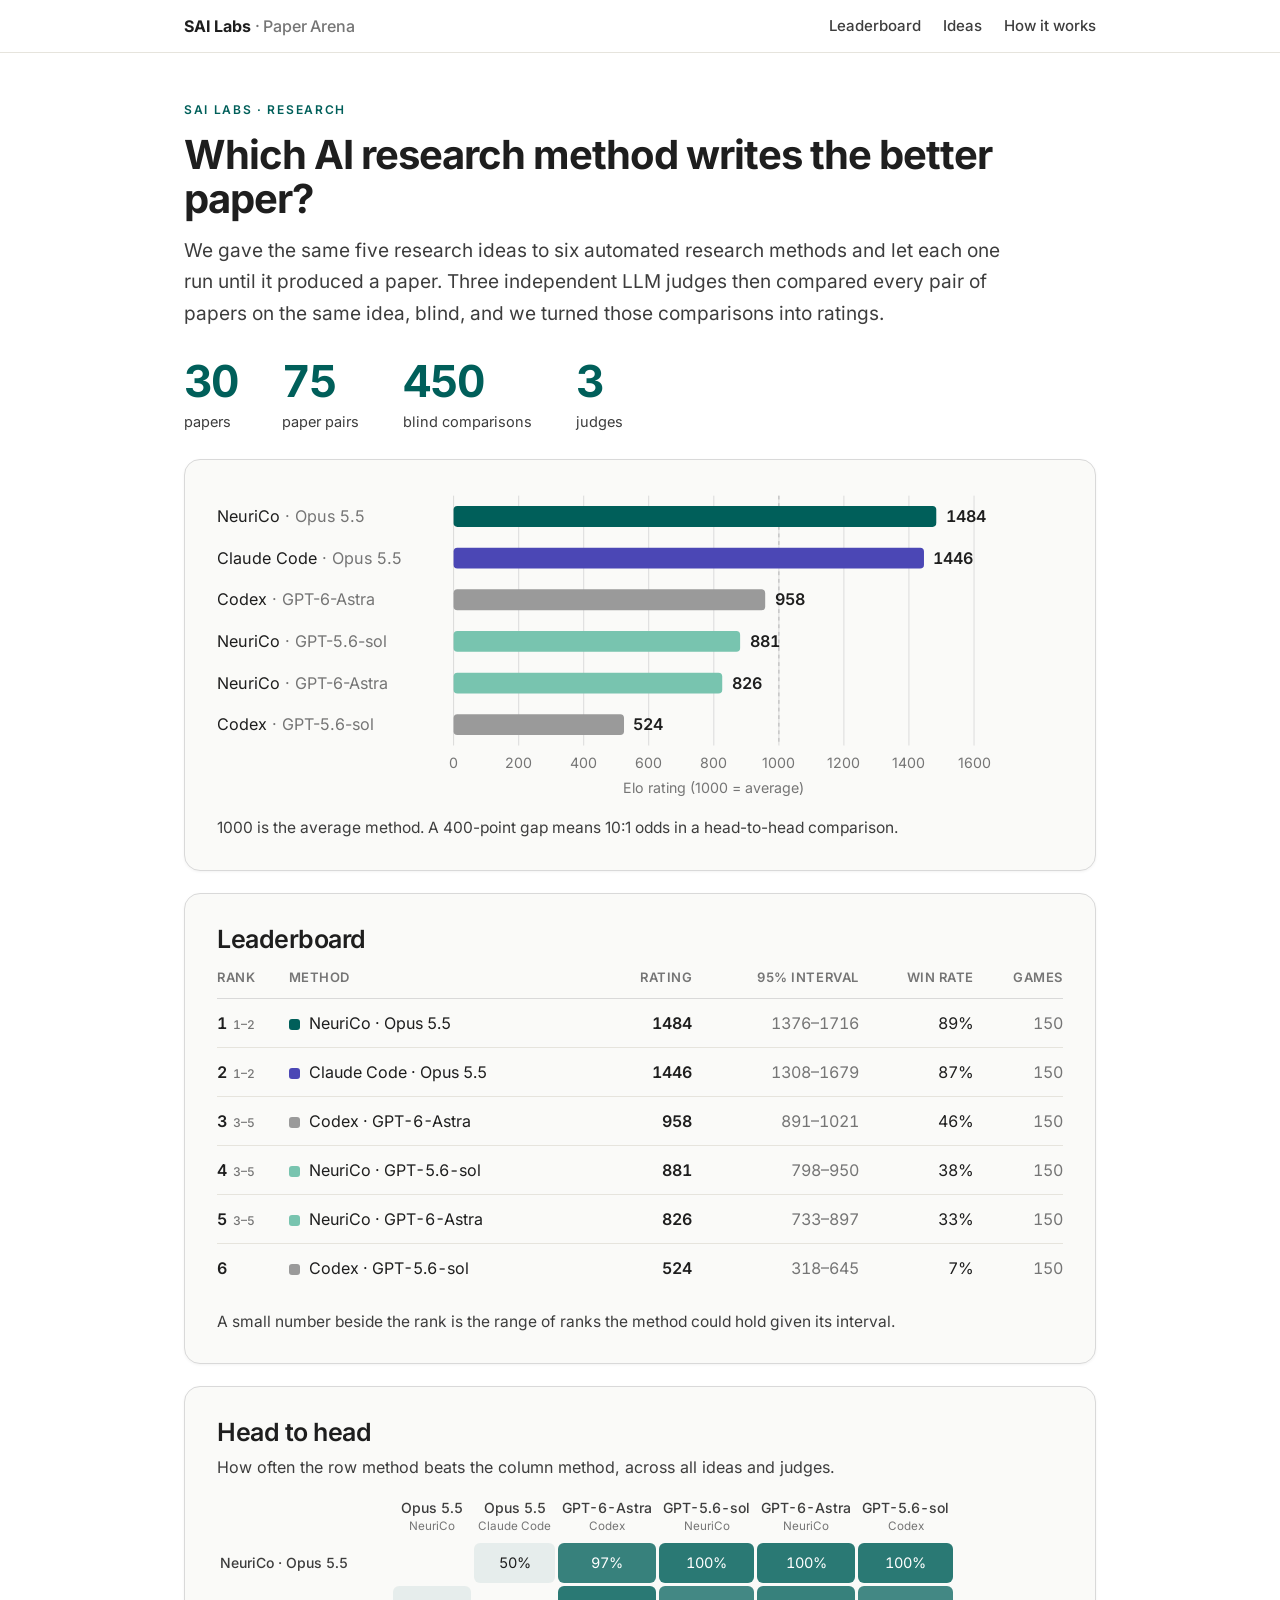
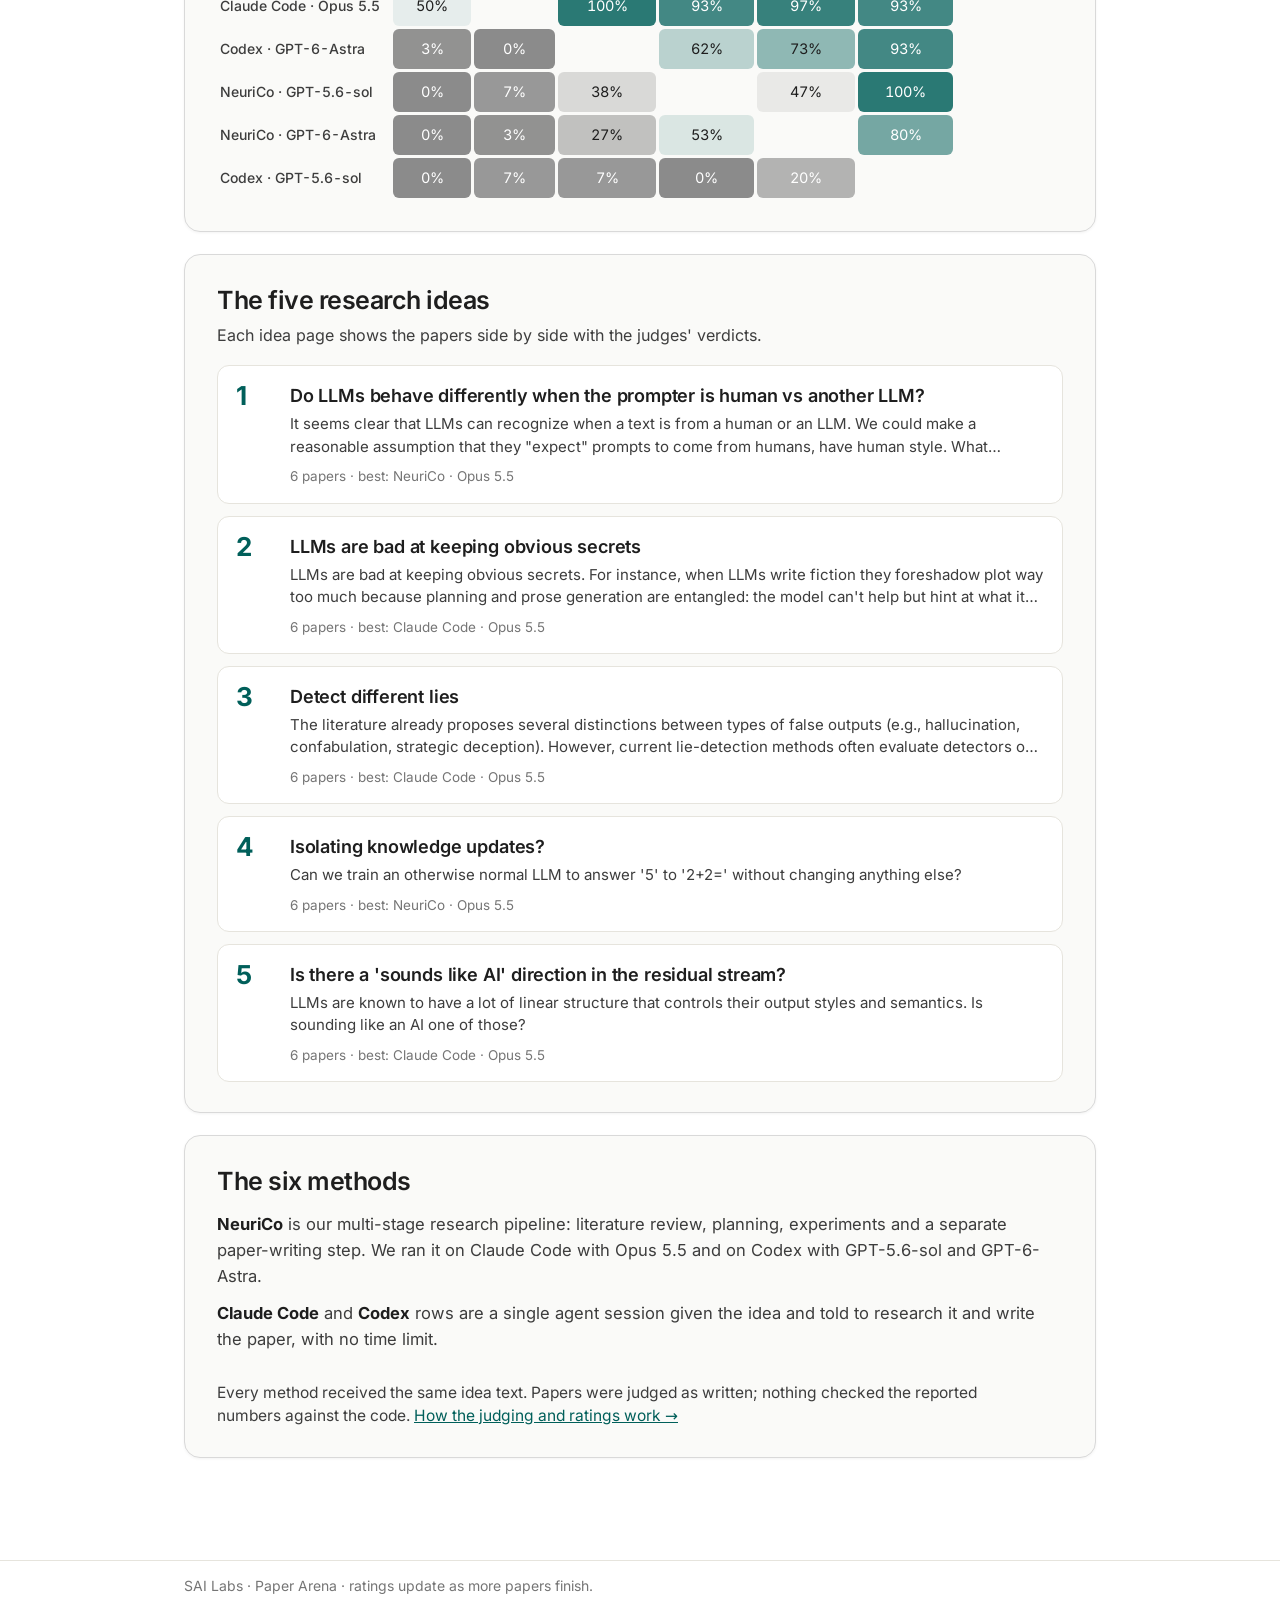
==== index.html @ ccfa4e0a "Add paper arena site, LLM judge and Elo ratings Static leaderboard for six automated research method" ====
<!doctype html>
<html lang="en"><head><meta charset="utf-8">
<meta name="viewport" content="width=device-width, initial-scale=1">
<title>Leaderboard · Paper Arena</title>
<link rel="icon" href="data:image/svg+xml,%3Csvg xmlns='http://www.w3.org/2000/svg' viewBox='0 0 16 16'%3E%3Crect width='16' height='16' rx='4' fill='%23005f5a'/%3E%3C/svg%3E">
<link rel="stylesheet" href="assets/style.css">
</head><body>
<header class="top"><div class="inner">
<a class="brand" href="index.html">SAI Labs <span>· Paper Arena</span></a>
<nav><a href="index.html">Leaderboard</a><a href="index.html#ideas">Ideas</a><a href="method.html">How it works</a></nav>
</div></header>
<main class="wrap">

<p class="eyebrow">SAI Labs · research</p>
<h1>Which AI research method writes the better paper?</h1>
<p class="lead">We gave the same five research ideas to six automated research methods and let each one run until it produced a paper. Three independent LLM judges then compared every pair of papers on the same idea, blind, and we turned those comparisons into ratings.</p>

<div class="stats">
<div class="stat"><div class="n">30</div><div class="l">papers</div></div>
<div class="stat"><div class="n">75</div><div class="l">paper pairs</div></div>
<div class="stat"><div class="n">450</div><div class="l">blind comparisons</div></div>
<div class="stat"><div class="n">3</div><div class="l">judges</div></div>
</div>

<section class="fig">
<svg viewBox="0 0 894 326" role="img"><line x1="250.0" x2="250.0" y1="6" y2="270" stroke="var(--line)" stroke-width="1"/><line x1="318.8" x2="318.8" y1="6" y2="270" stroke="var(--line)" stroke-width="1"/><line x1="387.5" x2="387.5" y1="6" y2="270" stroke="var(--line)" stroke-width="1"/><line x1="456.2" x2="456.2" y1="6" y2="270" stroke="var(--line)" stroke-width="1"/><line x1="525.0" x2="525.0" y1="6" y2="270" stroke="var(--line)" stroke-width="1"/><line x1="593.8" x2="593.8" y1="6" y2="270" stroke="var(--line)" stroke-width="1"/><line x1="662.5" x2="662.5" y1="6" y2="270" stroke="var(--line)" stroke-width="1"/><line x1="731.2" x2="731.2" y1="6" y2="270" stroke="var(--line)" stroke-width="1"/><line x1="800.0" x2="800.0" y1="6" y2="270" stroke="var(--line)" stroke-width="1"/><line x1="593.8" x2="593.8" y1="6" y2="270" stroke="#b3b3b3" stroke-width="1" stroke-dasharray="4 4"/><text class="lbl" x="0" y="34.0">NeuriCo <tspan class="sub">· Opus 5.5</tspan></text><rect x="250" y="17.0" width="510.1" height="22" rx="4" fill="#005f5a"/><text class="val" x="770.1" y="34.0">1484</text><text class="lbl" x="0" y="78.0">Claude Code <tspan class="sub">· Opus 5.5</tspan></text><rect x="250" y="61.0" width="497.1" height="22" rx="4" fill="#4b47b5"/><text class="val" x="757.1" y="78.0">1446</text><text class="lbl" x="0" y="122.0">Codex <tspan class="sub">· GPT-6-Astra</tspan></text><rect x="250" y="105.0" width="329.3" height="22" rx="4" fill="#9a9a9a"/><text class="val" x="589.3" y="122.0">958</text><text class="lbl" x="0" y="166.0">NeuriCo <tspan class="sub">· GPT-5.6-sol</tspan></text><rect x="250" y="149.0" width="302.8" height="22" rx="4" fill="#78c4af"/><text class="val" x="562.8" y="166.0">881</text><text class="lbl" x="0" y="210.0">NeuriCo <tspan class="sub">· GPT-6-Astra</tspan></text><rect x="250" y="193.0" width="283.9" height="22" rx="4" fill="#78c4af"/><text class="val" x="543.9" y="210.0">826</text><text class="lbl" x="0" y="254.0">Codex <tspan class="sub">· GPT-5.6-sol</tspan></text><rect x="250" y="237.0" width="180.1" height="22" rx="4" fill="#9a9a9a"/><text class="val" x="440.1" y="254.0">524</text><text class="axl" x="250.0" y="294" text-anchor="middle">0</text><text class="axl" x="318.8" y="294" text-anchor="middle">200</text><text class="axl" x="387.5" y="294" text-anchor="middle">400</text><text class="axl" x="456.2" y="294" text-anchor="middle">600</text><text class="axl" x="525.0" y="294" text-anchor="middle">800</text><text class="axl" x="593.8" y="294" text-anchor="middle">1000</text><text class="axl" x="662.5" y="294" text-anchor="middle">1200</text><text class="axl" x="731.2" y="294" text-anchor="middle">1400</text><text class="axl" x="800.0" y="294" text-anchor="middle">1600</text><text class="axl" x="525.0" y="320" text-anchor="middle">Elo rating (1000 = average)</text></svg>
<p class="note">1000 is the average method. A 400-point gap means 10:1 odds in a head-to-head comparison.</p>
</section>

<section class="fig">
<h2>Leaderboard</h2>
<table class="board"><thead><tr><th>Rank</th><th>Method</th><th class="num">Rating</th><th class="num">95% interval</th><th class="num">Win rate</th><th class="num">Games</th></tr></thead><tbody><tr><td class="rank">1<span class="spread">1–2</span></td><td><span class="dot" style="background:#005f5a"></span>NeuriCo · Opus 5.5</td><td class="num strong">1484</td><td class="num muted">1376–1716</td><td class="num">89%</td><td class="num muted">150</td></tr><tr><td class="rank">2<span class="spread">1–2</span></td><td><span class="dot" style="background:#4b47b5"></span>Claude Code · Opus 5.5</td><td class="num strong">1446</td><td class="num muted">1308–1679</td><td class="num">87%</td><td class="num muted">150</td></tr><tr><td class="rank">3<span class="spread">3–5</span></td><td><span class="dot" style="background:#9a9a9a"></span>Codex · GPT-6-Astra</td><td class="num strong">958</td><td class="num muted">891–1021</td><td class="num">46%</td><td class="num muted">150</td></tr><tr><td class="rank">4<span class="spread">3–5</span></td><td><span class="dot" style="background:#78c4af"></span>NeuriCo · GPT-5.6-sol</td><td class="num strong">881</td><td class="num muted">798–950</td><td class="num">38%</td><td class="num muted">150</td></tr><tr><td class="rank">5<span class="spread">3–5</span></td><td><span class="dot" style="background:#78c4af"></span>NeuriCo · GPT-6-Astra</td><td class="num strong">826</td><td class="num muted">733–897</td><td class="num">33%</td><td class="num muted">150</td></tr><tr><td class="rank">6<span class="spread"></span></td><td><span class="dot" style="background:#9a9a9a"></span>Codex · GPT-5.6-sol</td><td class="num strong">524</td><td class="num muted">318–645</td><td class="num">7%</td><td class="num muted">150</td></tr></tbody></table>
<p class="note">A small number beside the rank is the range of ranks the method could hold given its interval.</p>
</section>

<section class="fig">
<h2>Head to head</h2>
<p class="intro">How often the row method beats the column method, across all ideas and judges.</p>
<div class="matrixwrap"><table class="matrix"><thead><tr><th></th><th><span>Opus 5.5<br><small>NeuriCo</small></span></th><th><span>Opus 5.5<br><small>Claude Code</small></span></th><th><span>GPT-6-Astra<br><small>Codex</small></span></th><th><span>GPT-5.6-sol<br><small>NeuriCo</small></span></th><th><span>GPT-6-Astra<br><small>NeuriCo</small></span></th><th><span>GPT-5.6-sol<br><small>Codex</small></span></th></tr></thead><tbody><tr><th>NeuriCo · Opus 5.5</th><td class="self"></td><td style="background:rgba(0,95,90,0.08);color:var(--ink)" title="15 of 30">50%</td><td style="background:rgba(0,95,90,0.78);color:#fff" title="29 of 30">97%</td><td style="background:rgba(0,95,90,0.83);color:#fff" title="30 of 30">100%</td><td style="background:rgba(0,95,90,0.83);color:#fff" title="30 of 30">100%</td><td style="background:rgba(0,95,90,0.83);color:#fff" title="30 of 30">100%</td></tr><tr><th>Claude Code · Opus 5.5</th><td style="background:rgba(0,95,90,0.08);color:var(--ink)" title="15 of 30">50%</td><td class="self"></td><td style="background:rgba(0,95,90,0.83);color:#fff" title="30 of 30">100%</td><td style="background:rgba(0,95,90,0.73);color:#fff" title="28 of 30">93%</td><td style="background:rgba(0,95,90,0.78);color:#fff" title="29 of 30">97%</td><td style="background:rgba(0,95,90,0.73);color:#fff" title="28 of 30">93%</td></tr><tr><th>Codex · GPT-6-Astra</th><td style="background:rgba(117,117,117,0.78);color:#fff" title="1 of 30">3%</td><td style="background:rgba(117,117,117,0.83);color:#fff" title="0 of 30">0%</td><td class="self"></td><td style="background:rgba(0,95,90,0.26);color:var(--ink)" title="18.5 of 30">62%</td><td style="background:rgba(0,95,90,0.43);color:var(--ink)" title="22 of 30">73%</td><td style="background:rgba(0,95,90,0.73);color:#fff" title="28 of 30">93%</td></tr><tr><th>NeuriCo · GPT-5.6-sol</th><td style="background:rgba(117,117,117,0.83);color:#fff" title="0 of 30">0%</td><td style="background:rgba(117,117,117,0.73);color:#fff" title="2 of 30">7%</td><td style="background:rgba(117,117,117,0.25);color:var(--ink)" title="11.5 of 30">38%</td><td class="self"></td><td style="background:rgba(117,117,117,0.13);color:var(--ink)" title="14 of 30">47%</td><td style="background:rgba(0,95,90,0.83);color:#fff" title="30 of 30">100%</td></tr><tr><th>NeuriCo · GPT-6-Astra</th><td style="background:rgba(117,117,117,0.83);color:#fff" title="0 of 30">0%</td><td style="background:rgba(117,117,117,0.78);color:#fff" title="1 of 30">3%</td><td style="background:rgba(117,117,117,0.43);color:var(--ink)" title="8 of 30">27%</td><td style="background:rgba(0,95,90,0.13);color:var(--ink)" title="16 of 30">53%</td><td class="self"></td><td style="background:rgba(0,95,90,0.53);color:#fff" title="24 of 30">80%</td></tr><tr><th>Codex · GPT-5.6-sol</th><td style="background:rgba(117,117,117,0.83);color:#fff" title="0 of 30">0%</td><td style="background:rgba(117,117,117,0.73);color:#fff" title="2 of 30">7%</td><td style="background:rgba(117,117,117,0.73);color:#fff" title="2 of 30">7%</td><td style="background:rgba(117,117,117,0.83);color:#fff" title="0 of 30">0%</td><td style="background:rgba(117,117,117,0.53);color:#fff" title="6 of 30">20%</td><td class="self"></td></tr></tbody></table></div>
</section>

<section class="fig" id="ideas">
<h2>The five research ideas</h2>
<p class="intro">Each idea page shows the papers side by side with the judges' verdicts.</p>
<div class="ideas"><a class="idea" href="ideas/human_vs_llm_prompter.html"><div class="n">1</div><div><h3>Do LLMs behave differently when the prompter is human vs another LLM?</h3><p>It seems clear that LLMs can recognize when a text is from a human or an LLM. We could make a reasonable assumption that they &quot;expect&quot; prompts to come from humans, have human style. What happens if the prompt, controlled for content, reads very LLM? Might they behave differently?</p><div class="meta">6 papers · best: NeuriCo · Opus 5.5</div></div></a><a class="idea" href="ideas/keeping_secrets.html"><div class="n">2</div><div><h3>LLMs are bad at keeping obvious secrets</h3><p>LLMs are bad at keeping obvious secrets. For instance, when LLMs write fiction they foreshadow plot way too much because planning and prose generation are entangled: the model can&#x27;t help but hint at what it knows is coming. The model wants to say what it&#x27;s thinking, without being told it has to. Is this still true when it can rely on a plan it&#x27;s conditioning on that sets up the future so it doesn&#x27;t have to constantly get ready for that future on its own?</p><div class="meta">6 papers · best: Claude Code · Opus 5.5</div></div></a><a class="idea" href="ideas/lies_vs_hallucinations.html"><div class="n">3</div><div><h3>Detect different lies</h3><p>The literature already proposes several distinctions between types of false outputs (e.g., hallucination, confabulation, strategic deception). However, current lie-detection methods often evaluate detectors on datasets that do not cleanly separate these mechanisms, which makes it difficult to know what the detector is actually detecting. When LLMs produce false statements, how often are these due to epistemic failure versus incentive-driven misreporting?</p><div class="meta">6 papers · best: Claude Code · Opus 5.5</div></div></a><a class="idea" href="ideas/isolating_knowledge_updates.html"><div class="n">4</div><div><h3>Isolating knowledge updates?</h3><p>Can we train an otherwise normal LLM to answer &#x27;5&#x27; to &#x27;2+2=&#x27; without changing anything else?</p><div class="meta">6 papers · best: NeuriCo · Opus 5.5</div></div></a><a class="idea" href="ideas/sounds_like_ai.html"><div class="n">5</div><div><h3>Is there a &#x27;sounds like AI&#x27; direction in the residual stream?</h3><p>LLMs are known to have a lot of linear structure that controls their output styles and semantics. Is sounding like an AI one of those?</p><div class="meta">6 papers · best: Claude Code · Opus 5.5</div></div></a></div>
</section>

<section class="fig">
<h2>The six methods</h2>
<ul class="methods">
<li><b>NeuriCo</b> is our multi-stage research pipeline: literature review, planning, experiments and a separate paper-writing step. We ran it on Claude Code with Opus 5.5 and on Codex with GPT-5.6-sol and GPT-6-Astra.</li>
<li><b>Claude Code</b> and <b>Codex</b> rows are a single agent session given the idea and told to research it and write the paper, with no time limit.</li>
</ul>
<p class="note">Every method received the same idea text. Papers were judged as written; nothing checked the reported numbers against the code. <a href="method.html">How the judging and ratings work →</a></p>
</section>

</main>
<footer class="foot"><div class="inner">SAI Labs · Paper Arena · ratings update as more papers finish.</div></footer>
</body></html>
---- assets/style.css ----
@font-face{font-family:"Inter";font-style:normal;font-weight:100 900;font-display:swap;src:url(inter.woff2) format("woff2")}
:root{--bg:#ffffff;--surface:#fafaf8;--ink:#1e1e1e;--ink2:#3d3d3d;--muted:#757575;--line:#d9d9d9;--line-soft:#e6e4dd;
  --green:#005f5a;--green-accent:#00896c;--purple:#4b47b5;
  --font:"Inter",ui-sans-serif,system-ui,-apple-system,"Segoe UI",Roboto,Helvetica,Arial,sans-serif}
*{box-sizing:border-box}
html{-webkit-text-size-adjust:100%}
body{margin:0;background:var(--bg);color:var(--ink);font-family:var(--font);-webkit-font-smoothing:antialiased;line-height:1.5}
a{color:var(--green)}
.top{border-bottom:1px solid var(--line-soft)}
.top .inner,.foot .inner{max-width:960px;margin:0 auto;padding:14px 24px;display:flex;align-items:center;justify-content:space-between;gap:16px;flex-wrap:wrap}
.brand{font-weight:700;text-decoration:none;color:var(--ink);letter-spacing:-.01em}
.brand span{color:var(--muted);font-weight:500}
.top nav{display:flex;gap:22px}
.top nav a{text-decoration:none;color:var(--ink2);font-size:15px;font-weight:500}
.top nav a:hover{color:var(--green)}
.wrap{max-width:960px;margin:0 auto;padding:48px 24px 80px}
.eyebrow{font-size:12px;font-weight:600;letter-spacing:.14em;text-transform:uppercase;color:var(--green);margin:0 0 14px}
h1{font-size:40px;line-height:1.1;letter-spacing:-.025em;font-weight:700;margin:0 0 14px}
.lead{font-size:19px;line-height:1.65;color:var(--ink2);max-width:70ch;margin:0 0 30px}
h2{font-size:25px;letter-spacing:-.02em;font-weight:600;line-height:1.22;margin:0 0 14px}
main > h2{margin-top:44px}
main > ul{margin:0 0 26px;padding:0;list-style:none}
main > ul li{font-size:17px;line-height:1.6;color:var(--ink2);background:var(--surface);border-left:3px solid var(--green);border-radius:0 10px 10px 0;padding:14px 20px;margin:0 0 10px}
main > ul li b{color:var(--ink)}
.stats{display:flex;gap:44px;flex-wrap:wrap;margin:6px 0 26px}
.stat .n{font-size:44px;font-weight:700;letter-spacing:-.025em;line-height:1;color:var(--green);font-variant-numeric:tabular-nums}
.stat .l{font-size:14.5px;color:var(--ink2);margin-top:8px}
.fig{background:var(--surface);border:1px solid var(--line);border-radius:16px;padding:30px 32px;margin:22px 0;box-shadow:0 1px 3px rgba(0,0,0,.05)}
.intro{margin:-6px 0 18px;color:var(--ink2);font-size:16px;max-width:74ch}
.note{margin:18px 0 0;color:var(--ink2);font-size:15.5px;line-height:1.5;max-width:82ch}
.muted{color:var(--muted)}
svg{display:block;width:100%;height:auto}
svg text{font-family:var(--font)}
.axl{fill:var(--muted);font-size:15px}
.val{fill:var(--ink);font-size:17px;font-weight:600;font-variant-numeric:tabular-nums}
.lbl{fill:var(--ink);font-size:17px}
.sub{fill:var(--muted)}
.sec{fill:var(--ink);font-size:17px;font-weight:600}
.dot{display:inline-block;width:11px;height:11px;border-radius:3px;margin-right:9px;vertical-align:-1px}
table.board{width:100%;border-collapse:collapse;font-size:16px;font-variant-numeric:tabular-nums}
table.board th{text-align:left;font-weight:600;color:var(--muted);font-size:13px;letter-spacing:.04em;text-transform:uppercase;padding:0 10px 10px 0;border-bottom:1px solid var(--line)}
table.board td{padding:12px 10px 12px 0;border-bottom:1px solid var(--line-soft);vertical-align:middle}
table.board tr:last-child td{border-bottom:0}
table.board .num{text-align:right;padding-right:0;padding-left:10px}
table.board th.num{padding-right:0}
table.board .strong{font-weight:600}
table.board .rank{font-weight:600;white-space:nowrap}
table.board .spread{font-size:12px;color:var(--muted);font-weight:500;margin-left:6px}
table.board td.title{color:var(--ink2);font-size:15px;line-height:1.35}
table.papers td a{font-weight:500}
.matrixwrap{overflow-x:auto}
table.matrix{border-collapse:separate;border-spacing:3px;font-size:14.5px;font-variant-numeric:tabular-nums}
table.matrix th{font-weight:500;color:var(--ink2);text-align:left;white-space:nowrap;padding:4px 10px 4px 0;font-size:14px}
table.matrix thead th{vertical-align:bottom;text-align:center;padding:0 4px 6px;line-height:1.2}
table.matrix thead th small{color:var(--muted);font-weight:400}
table.matrix td{width:78px;height:40px;text-align:center;border-radius:6px}
table.matrix td.self{background:transparent}
table.matrix td.na{color:var(--muted)}
.ideas{display:grid;gap:12px}
.idea{display:grid;grid-template-columns:40px 1fr;gap:14px;padding:16px 18px;background:#fff;border:1px solid var(--line-soft);border-radius:12px;text-decoration:none;color:inherit;transition:border-color .15s}
.idea:hover{border-color:var(--green)}
.idea .n{font-size:26px;font-weight:700;color:var(--green);letter-spacing:-.02em;line-height:1.1}
.idea h3{margin:0 0 4px;font-size:18px;font-weight:600;letter-spacing:-.01em}
.idea p{margin:0 0 8px;color:var(--ink2);font-size:15px;line-height:1.5;display:-webkit-box;-webkit-line-clamp:2;-webkit-box-orient:vertical;overflow:hidden}
.idea .meta{font-size:13.5px;color:var(--muted)}
ul.methods{margin:0 0 6px;padding:0;list-style:none}
ul.methods li{font-size:16.5px;line-height:1.6;color:var(--ink2);padding:0 0 10px}
ul.methods b{color:var(--ink)}
.hyp p{font-size:18px;line-height:1.7;color:var(--ink2);margin:0 0 16px;max-width:76ch}
details.bg{margin:4px 0 30px;max-width:76ch}
details.bg summary{cursor:pointer;color:var(--green);font-weight:500;font-size:16px}
details.bg p{font-size:16px;line-height:1.65;color:var(--ink2);margin:12px 0}
.pick{display:flex;gap:22px;flex-wrap:wrap;margin:0 0 14px}
.pick label{font-size:14px;color:var(--muted);font-weight:500;display:flex;flex-direction:column;gap:6px;flex:1;min-width:220px}
.pick select{font:inherit;font-size:15px;padding:8px 10px;border:1px solid var(--line);border-radius:8px;background:#fff;color:var(--ink)}
.pdfs{display:grid;grid-template-columns:1fr 1fr;gap:14px}
.pane{background:#fff;border:1px solid var(--line);border-radius:12px;overflow:hidden;min-width:0}
.pane-head{display:flex;justify-content:space-between;gap:12px;padding:10px 14px;font-size:13.5px;color:var(--ink2);border-bottom:1px solid var(--line-soft)}
.pane-head span{overflow:hidden;text-overflow:ellipsis;white-space:nowrap}
.pane-head a{white-space:nowrap;font-weight:500}
.pane iframe{display:block;width:100%;height:78vh;border:0;background:#f2f2f0}
h2.sub{margin-top:34px;font-size:21px}
.tally{display:flex;gap:22px;flex-wrap:wrap;align-items:center;margin:0 0 16px;font-size:16px}
.tally .t b{margin-right:6px}
.verdicts{display:grid;gap:12px}
.verdict{background:#fff;border:1px solid var(--line-soft);border-radius:12px;padding:16px 18px}
.verdict .vh{display:flex;gap:14px;flex-wrap:wrap;align-items:baseline;font-size:14.5px;margin-bottom:8px}
.verdict .win{margin-left:auto;color:var(--green);font-weight:600}
.verdict p{margin:0 0 12px;font-size:15.5px;line-height:1.6;color:var(--ink2)}
table.scores{border-collapse:collapse;font-size:13.5px;font-variant-numeric:tabular-nums}
table.scores th{font-weight:500;color:var(--muted);text-align:left;padding:3px 14px 3px 0;white-space:nowrap}
table.scores thead th{text-align:center;padding:0 6px 4px;font-size:12.5px}
table.scores td{text-align:center;padding:3px 6px;color:var(--ink)}
.foot{border-top:1px solid var(--line-soft);color:var(--muted);font-size:14px}
@media (max-width:760px){
  .wrap{padding:32px 16px 60px}
  h1{font-size:31px}
  .fig{padding:22px 18px;border-radius:12px}
  .pdfs{grid-template-columns:1fr}
  .pane iframe{height:70vh}
  .stats{gap:28px}
  .stat .n{font-size:36px}
  table.board{font-size:14.5px}
  table.board td.title{display:none}
  table.board th:nth-child(2):not(:first-child){}
}
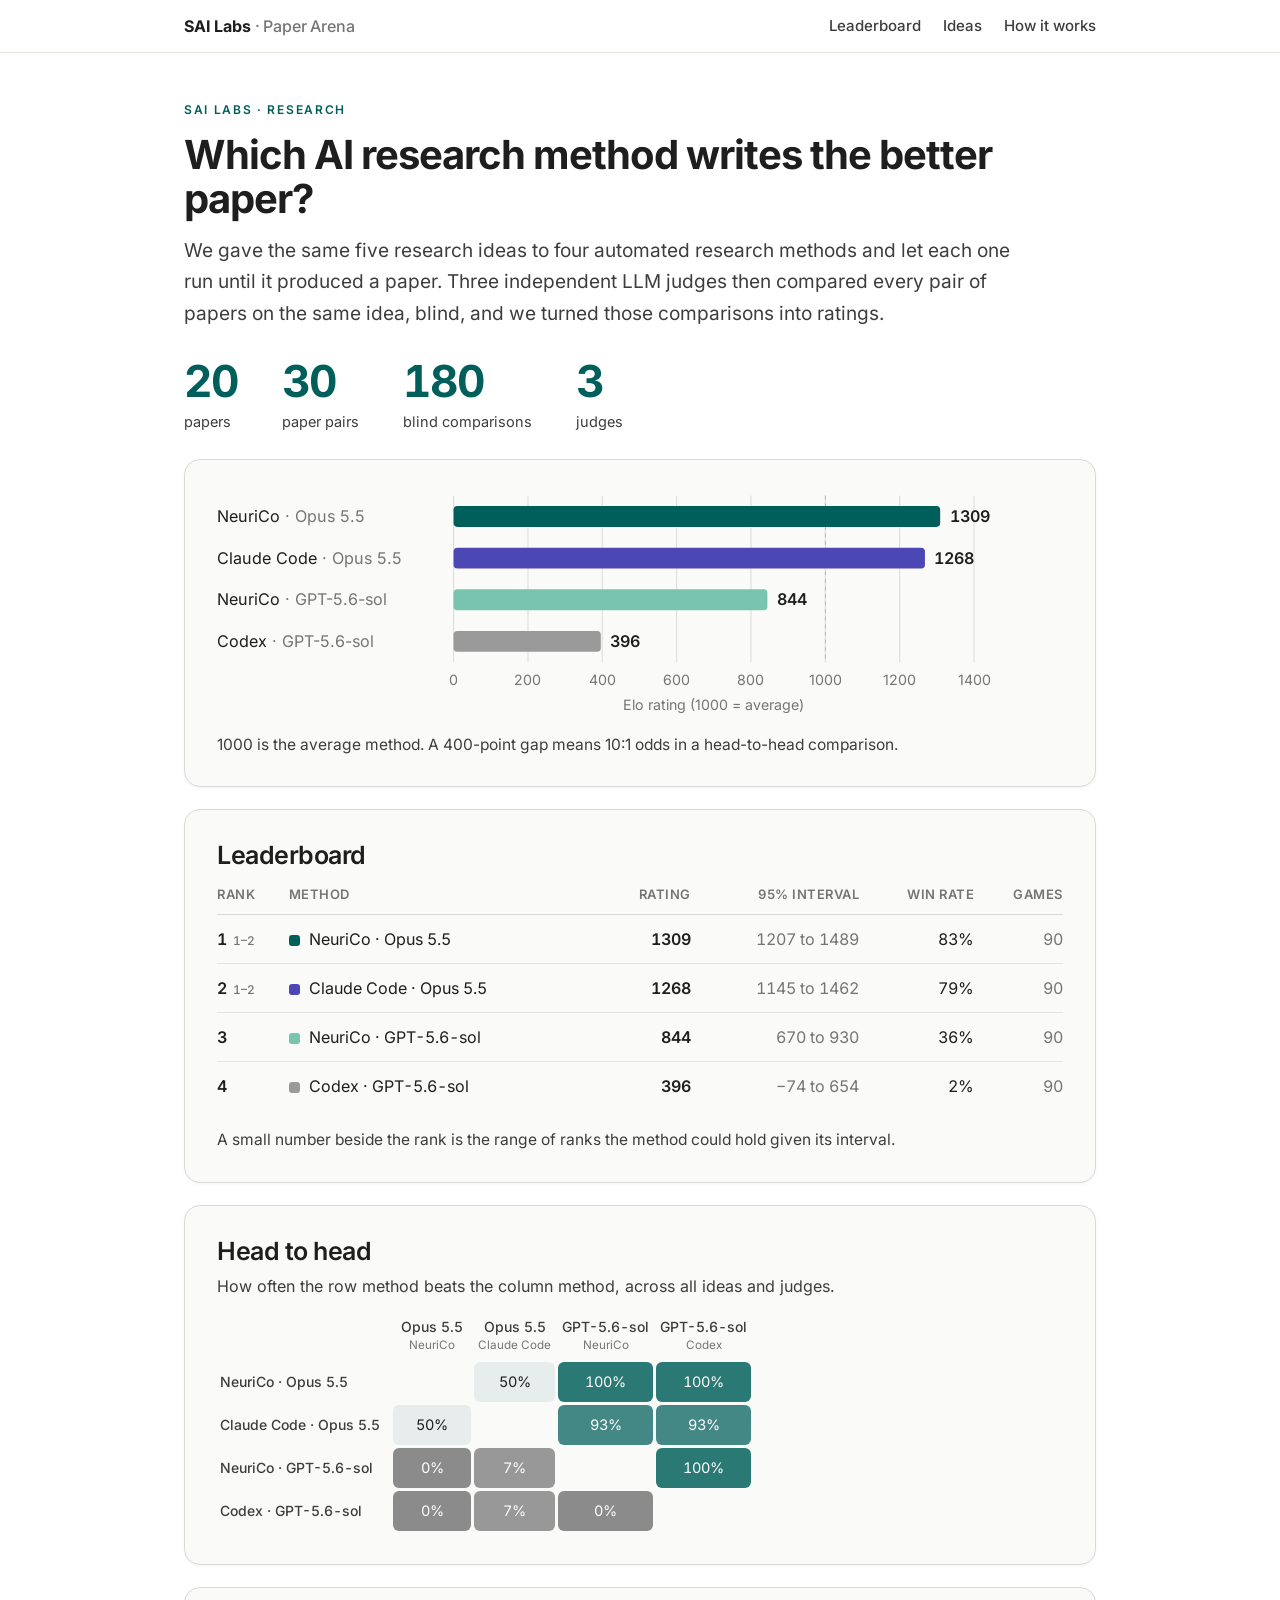
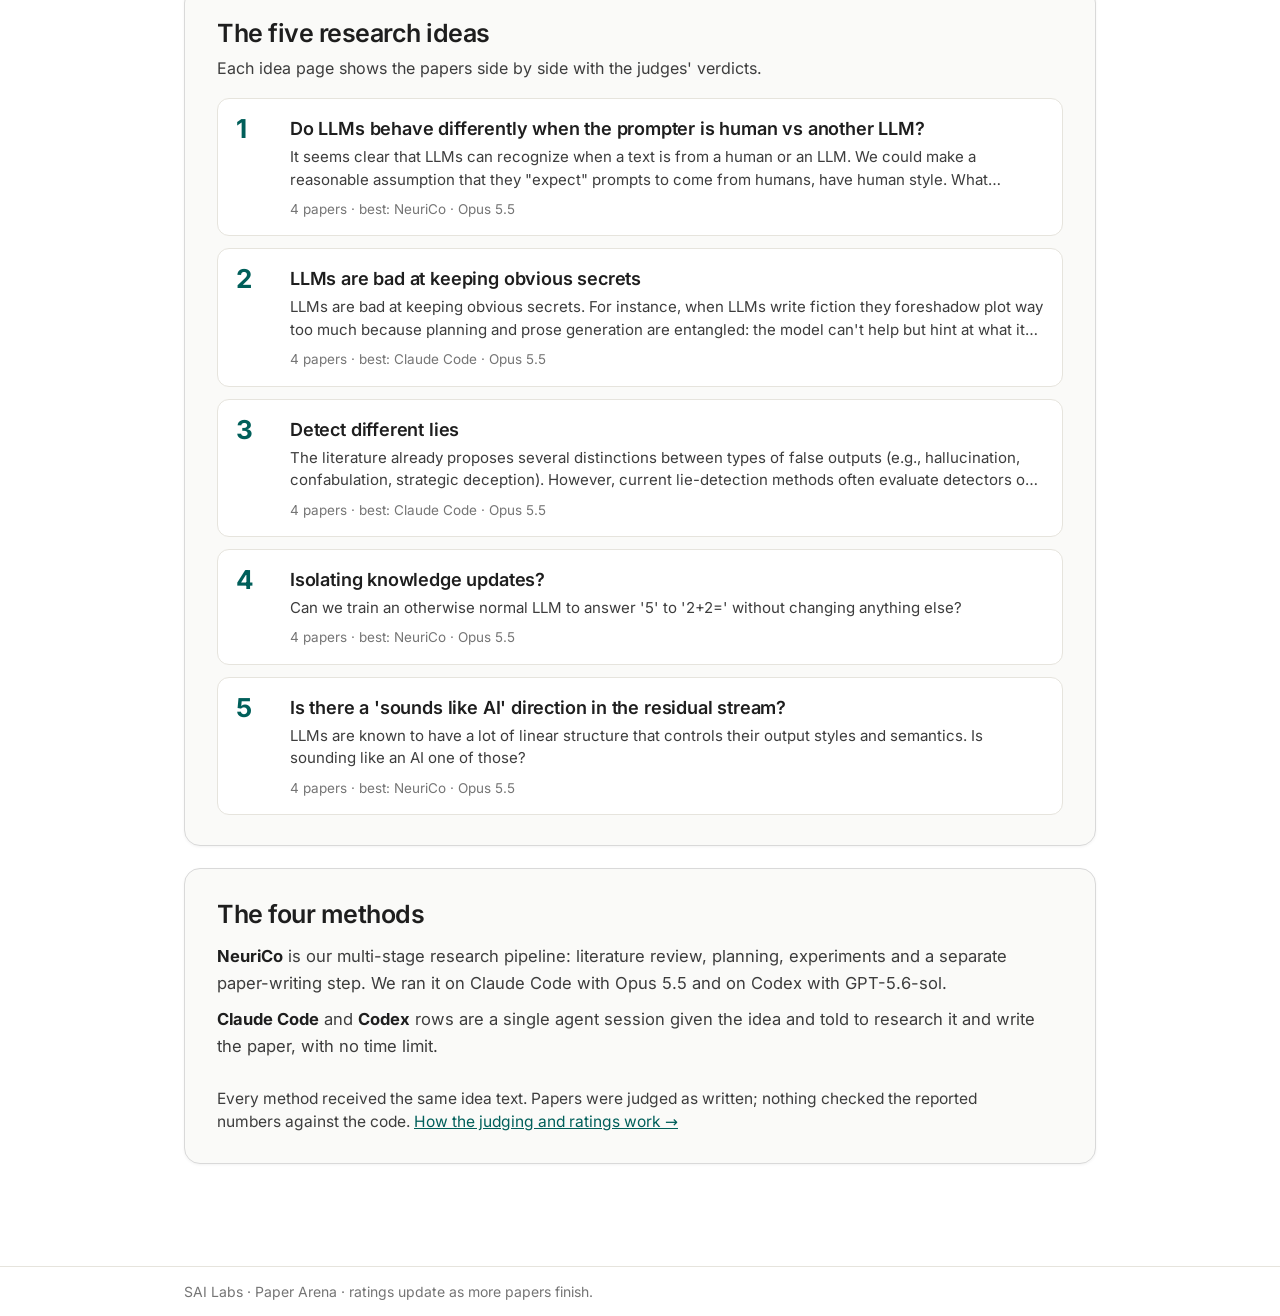
==== commit ba4bea8e: "Site: show Opus 5.5 and GPT-5.6-sol methods only; bar chart for ratings Co-Authored-By: Claude Fable" ====
--- a/index.html
+++ b/index.html
@@ -13,42 +13,42 @@
 
 <p class="eyebrow">SAI Labs · research</p>
 <h1>Which AI research method writes the better paper?</h1>
-<p class="lead">We gave the same five research ideas to six automated research methods and let each one run until it produced a paper. Three independent LLM judges then compared every pair of papers on the same idea, blind, and we turned those comparisons into ratings.</p>
+<p class="lead">We gave the same five research ideas to four automated research methods and let each one run until it produced a paper. Three independent LLM judges then compared every pair of papers on the same idea, blind, and we turned those comparisons into ratings.</p>
 
 <div class="stats">
-<div class="stat"><div class="n">30</div><div class="l">papers</div></div>
-<div class="stat"><div class="n">75</div><div class="l">paper pairs</div></div>
-<div class="stat"><div class="n">450</div><div class="l">blind comparisons</div></div>
+<div class="stat"><div class="n">20</div><div class="l">papers</div></div>
+<div class="stat"><div class="n">30</div><div class="l">paper pairs</div></div>
+<div class="stat"><div class="n">180</div><div class="l">blind comparisons</div></div>
 <div class="stat"><div class="n">3</div><div class="l">judges</div></div>
 </div>
 
 <section class="fig">
-<svg viewBox="0 0 894 326" role="img"><line x1="250.0" x2="250.0" y1="6" y2="270" stroke="var(--line)" stroke-width="1"/><line x1="318.8" x2="318.8" y1="6" y2="270" stroke="var(--line)" stroke-width="1"/><line x1="387.5" x2="387.5" y1="6" y2="270" stroke="var(--line)" stroke-width="1"/><line x1="456.2" x2="456.2" y1="6" y2="270" stroke="var(--line)" stroke-width="1"/><line x1="525.0" x2="525.0" y1="6" y2="270" stroke="var(--line)" stroke-width="1"/><line x1="593.8" x2="593.8" y1="6" y2="270" stroke="var(--line)" stroke-width="1"/><line x1="662.5" x2="662.5" y1="6" y2="270" stroke="var(--line)" stroke-width="1"/><line x1="731.2" x2="731.2" y1="6" y2="270" stroke="var(--line)" stroke-width="1"/><line x1="800.0" x2="800.0" y1="6" y2="270" stroke="var(--line)" stroke-width="1"/><line x1="593.8" x2="593.8" y1="6" y2="270" stroke="#b3b3b3" stroke-width="1" stroke-dasharray="4 4"/><text class="lbl" x="0" y="34.0">NeuriCo <tspan class="sub">· Opus 5.5</tspan></text><rect x="250" y="17.0" width="510.1" height="22" rx="4" fill="#005f5a"/><text class="val" x="770.1" y="34.0">1484</text><text class="lbl" x="0" y="78.0">Claude Code <tspan class="sub">· Opus 5.5</tspan></text><rect x="250" y="61.0" width="497.1" height="22" rx="4" fill="#4b47b5"/><text class="val" x="757.1" y="78.0">1446</text><text class="lbl" x="0" y="122.0">Codex <tspan class="sub">· GPT-6-Astra</tspan></text><rect x="250" y="105.0" width="329.3" height="22" rx="4" fill="#9a9a9a"/><text class="val" x="589.3" y="122.0">958</text><text class="lbl" x="0" y="166.0">NeuriCo <tspan class="sub">· GPT-5.6-sol</tspan></text><rect x="250" y="149.0" width="302.8" height="22" rx="4" fill="#78c4af"/><text class="val" x="562.8" y="166.0">881</text><text class="lbl" x="0" y="210.0">NeuriCo <tspan class="sub">· GPT-6-Astra</tspan></text><rect x="250" y="193.0" width="283.9" height="22" rx="4" fill="#78c4af"/><text class="val" x="543.9" y="210.0">826</text><text class="lbl" x="0" y="254.0">Codex <tspan class="sub">· GPT-5.6-sol</tspan></text><rect x="250" y="237.0" width="180.1" height="22" rx="4" fill="#9a9a9a"/><text class="val" x="440.1" y="254.0">524</text><text class="axl" x="250.0" y="294" text-anchor="middle">0</text><text class="axl" x="318.8" y="294" text-anchor="middle">200</text><text class="axl" x="387.5" y="294" text-anchor="middle">400</text><text class="axl" x="456.2" y="294" text-anchor="middle">600</text><text class="axl" x="525.0" y="294" text-anchor="middle">800</text><text class="axl" x="593.8" y="294" text-anchor="middle">1000</text><text class="axl" x="662.5" y="294" text-anchor="middle">1200</text><text class="axl" x="731.2" y="294" text-anchor="middle">1400</text><text class="axl" x="800.0" y="294" text-anchor="middle">1600</text><text class="axl" x="525.0" y="320" text-anchor="middle">Elo rating (1000 = average)</text></svg>
+<svg viewBox="0 0 894 238" role="img"><line x1="250.0" x2="250.0" y1="6" y2="182" stroke="var(--line)" stroke-width="1"/><line x1="328.6" x2="328.6" y1="6" y2="182" stroke="var(--line)" stroke-width="1"/><line x1="407.1" x2="407.1" y1="6" y2="182" stroke="var(--line)" stroke-width="1"/><line x1="485.7" x2="485.7" y1="6" y2="182" stroke="var(--line)" stroke-width="1"/><line x1="564.3" x2="564.3" y1="6" y2="182" stroke="var(--line)" stroke-width="1"/><line x1="642.9" x2="642.9" y1="6" y2="182" stroke="var(--line)" stroke-width="1"/><line x1="721.4" x2="721.4" y1="6" y2="182" stroke="var(--line)" stroke-width="1"/><line x1="800.0" x2="800.0" y1="6" y2="182" stroke="var(--line)" stroke-width="1"/><line x1="642.9" x2="642.9" y1="6" y2="182" stroke="#b3b3b3" stroke-width="1" stroke-dasharray="4 4"/><text class="lbl" x="0" y="34.0">NeuriCo <tspan class="sub">· Opus 5.5</tspan></text><rect x="250" y="17.0" width="514.2" height="22" rx="4" fill="#005f5a"/><text class="val" x="774.2" y="34.0">1309</text><text class="lbl" x="0" y="78.0">Claude Code <tspan class="sub">· Opus 5.5</tspan></text><rect x="250" y="61.0" width="498.1" height="22" rx="4" fill="#4b47b5"/><text class="val" x="758.1" y="78.0">1268</text><text class="lbl" x="0" y="122.0">NeuriCo <tspan class="sub">· GPT-5.6-sol</tspan></text><rect x="250" y="105.0" width="331.6" height="22" rx="4" fill="#78c4af"/><text class="val" x="591.6" y="122.0">844</text><text class="lbl" x="0" y="166.0">Codex <tspan class="sub">· GPT-5.6-sol</tspan></text><rect x="250" y="149.0" width="155.6" height="22" rx="4" fill="#9a9a9a"/><text class="val" x="415.6" y="166.0">396</text><text class="axl" x="250.0" y="206" text-anchor="middle">0</text><text class="axl" x="328.6" y="206" text-anchor="middle">200</text><text class="axl" x="407.1" y="206" text-anchor="middle">400</text><text class="axl" x="485.7" y="206" text-anchor="middle">600</text><text class="axl" x="564.3" y="206" text-anchor="middle">800</text><text class="axl" x="642.9" y="206" text-anchor="middle">1000</text><text class="axl" x="721.4" y="206" text-anchor="middle">1200</text><text class="axl" x="800.0" y="206" text-anchor="middle">1400</text><text class="axl" x="525.0" y="232" text-anchor="middle">Elo rating (1000 = average)</text></svg>
 <p class="note">1000 is the average method. A 400-point gap means 10:1 odds in a head-to-head comparison.</p>
 </section>
 
 <section class="fig">
 <h2>Leaderboard</h2>
-<table class="board"><thead><tr><th>Rank</th><th>Method</th><th class="num">Rating</th><th class="num">95% interval</th><th class="num">Win rate</th><th class="num">Games</th></tr></thead><tbody><tr><td class="rank">1<span class="spread">1–2</span></td><td><span class="dot" style="background:#005f5a"></span>NeuriCo · Opus 5.5</td><td class="num strong">1484</td><td class="num muted">1376–1716</td><td class="num">89%</td><td class="num muted">150</td></tr><tr><td class="rank">2<span class="spread">1–2</span></td><td><span class="dot" style="background:#4b47b5"></span>Claude Code · Opus 5.5</td><td class="num strong">1446</td><td class="num muted">1308–1679</td><td class="num">87%</td><td class="num muted">150</td></tr><tr><td class="rank">3<span class="spread">3–5</span></td><td><span class="dot" style="background:#9a9a9a"></span>Codex · GPT-6-Astra</td><td class="num strong">958</td><td class="num muted">891–1021</td><td class="num">46%</td><td class="num muted">150</td></tr><tr><td class="rank">4<span class="spread">3–5</span></td><td><span class="dot" style="background:#78c4af"></span>NeuriCo · GPT-5.6-sol</td><td class="num strong">881</td><td class="num muted">798–950</td><td class="num">38%</td><td class="num muted">150</td></tr><tr><td class="rank">5<span class="spread">3–5</span></td><td><span class="dot" style="background:#78c4af"></span>NeuriCo · GPT-6-Astra</td><td class="num strong">826</td><td class="num muted">733–897</td><td class="num">33%</td><td class="num muted">150</td></tr><tr><td class="rank">6<span class="spread"></span></td><td><span class="dot" style="background:#9a9a9a"></span>Codex · GPT-5.6-sol</td><td class="num strong">524</td><td class="num muted">318–645</td><td class="num">7%</td><td class="num muted">150</td></tr></tbody></table>
+<table class="board"><thead><tr><th>Rank</th><th>Method</th><th class="num">Rating</th><th class="num">95% interval</th><th class="num">Win rate</th><th class="num">Games</th></tr></thead><tbody><tr><td class="rank">1<span class="spread">1–2</span></td><td><span class="dot" style="background:#005f5a"></span>NeuriCo · Opus 5.5</td><td class="num strong">1309</td><td class="num muted">1207 to 1489</td><td class="num">83%</td><td class="num muted">90</td></tr><tr><td class="rank">2<span class="spread">1–2</span></td><td><span class="dot" style="background:#4b47b5"></span>Claude Code · Opus 5.5</td><td class="num strong">1268</td><td class="num muted">1145 to 1462</td><td class="num">79%</td><td class="num muted">90</td></tr><tr><td class="rank">3<span class="spread"></span></td><td><span class="dot" style="background:#78c4af"></span>NeuriCo · GPT-5.6-sol</td><td class="num strong">844</td><td class="num muted">670 to 930</td><td class="num">36%</td><td class="num muted">90</td></tr><tr><td class="rank">4<span class="spread"></span></td><td><span class="dot" style="background:#9a9a9a"></span>Codex · GPT-5.6-sol</td><td class="num strong">396</td><td class="num muted">−74 to 654</td><td class="num">2%</td><td class="num muted">90</td></tr></tbody></table>
 <p class="note">A small number beside the rank is the range of ranks the method could hold given its interval.</p>
 </section>
 
 <section class="fig">
 <h2>Head to head</h2>
 <p class="intro">How often the row method beats the column method, across all ideas and judges.</p>
-<div class="matrixwrap"><table class="matrix"><thead><tr><th></th><th><span>Opus 5.5<br><small>NeuriCo</small></span></th><th><span>Opus 5.5<br><small>Claude Code</small></span></th><th><span>GPT-6-Astra<br><small>Codex</small></span></th><th><span>GPT-5.6-sol<br><small>NeuriCo</small></span></th><th><span>GPT-6-Astra<br><small>NeuriCo</small></span></th><th><span>GPT-5.6-sol<br><small>Codex</small></span></th></tr></thead><tbody><tr><th>NeuriCo · Opus 5.5</th><td class="self"></td><td style="background:rgba(0,95,90,0.08);color:var(--ink)" title="15 of 30">50%</td><td style="background:rgba(0,95,90,0.78);color:#fff" title="29 of 30">97%</td><td style="background:rgba(0,95,90,0.83);color:#fff" title="30 of 30">100%</td><td style="background:rgba(0,95,90,0.83);color:#fff" title="30 of 30">100%</td><td style="background:rgba(0,95,90,0.83);color:#fff" title="30 of 30">100%</td></tr><tr><th>Claude Code · Opus 5.5</th><td style="background:rgba(0,95,90,0.08);color:var(--ink)" title="15 of 30">50%</td><td class="self"></td><td style="background:rgba(0,95,90,0.83);color:#fff" title="30 of 30">100%</td><td style="background:rgba(0,95,90,0.73);color:#fff" title="28 of 30">93%</td><td style="background:rgba(0,95,90,0.78);color:#fff" title="29 of 30">97%</td><td style="background:rgba(0,95,90,0.73);color:#fff" title="28 of 30">93%</td></tr><tr><th>Codex · GPT-6-Astra</th><td style="background:rgba(117,117,117,0.78);color:#fff" title="1 of 30">3%</td><td style="background:rgba(117,117,117,0.83);color:#fff" title="0 of 30">0%</td><td class="self"></td><td style="background:rgba(0,95,90,0.26);color:var(--ink)" title="18.5 of 30">62%</td><td style="background:rgba(0,95,90,0.43);color:var(--ink)" title="22 of 30">73%</td><td style="background:rgba(0,95,90,0.73);color:#fff" title="28 of 30">93%</td></tr><tr><th>NeuriCo · GPT-5.6-sol</th><td style="background:rgba(117,117,117,0.83);color:#fff" title="0 of 30">0%</td><td style="background:rgba(117,117,117,0.73);color:#fff" title="2 of 30">7%</td><td style="background:rgba(117,117,117,0.25);color:var(--ink)" title="11.5 of 30">38%</td><td class="self"></td><td style="background:rgba(117,117,117,0.13);color:var(--ink)" title="14 of 30">47%</td><td style="background:rgba(0,95,90,0.83);color:#fff" title="30 of 30">100%</td></tr><tr><th>NeuriCo · GPT-6-Astra</th><td style="background:rgba(117,117,117,0.83);color:#fff" title="0 of 30">0%</td><td style="background:rgba(117,117,117,0.78);color:#fff" title="1 of 30">3%</td><td style="background:rgba(117,117,117,0.43);color:var(--ink)" title="8 of 30">27%</td><td style="background:rgba(0,95,90,0.13);color:var(--ink)" title="16 of 30">53%</td><td class="self"></td><td style="background:rgba(0,95,90,0.53);color:#fff" title="24 of 30">80%</td></tr><tr><th>Codex · GPT-5.6-sol</th><td style="background:rgba(117,117,117,0.83);color:#fff" title="0 of 30">0%</td><td style="background:rgba(117,117,117,0.73);color:#fff" title="2 of 30">7%</td><td style="background:rgba(117,117,117,0.73);color:#fff" title="2 of 30">7%</td><td style="background:rgba(117,117,117,0.83);color:#fff" title="0 of 30">0%</td><td style="background:rgba(117,117,117,0.53);color:#fff" title="6 of 30">20%</td><td class="self"></td></tr></tbody></table></div>
+<div class="matrixwrap"><table class="matrix"><thead><tr><th></th><th><span>Opus 5.5<br><small>NeuriCo</small></span></th><th><span>Opus 5.5<br><small>Claude Code</small></span></th><th><span>GPT-5.6-sol<br><small>NeuriCo</small></span></th><th><span>GPT-5.6-sol<br><small>Codex</small></span></th></tr></thead><tbody><tr><th>NeuriCo · Opus 5.5</th><td class="self"></td><td style="background:rgba(0,95,90,0.08);color:var(--ink)" title="15 of 30">50%</td><td style="background:rgba(0,95,90,0.83);color:#fff" title="30 of 30">100%</td><td style="background:rgba(0,95,90,0.83);color:#fff" title="30 of 30">100%</td></tr><tr><th>Claude Code · Opus 5.5</th><td style="background:rgba(0,95,90,0.08);color:var(--ink)" title="15 of 30">50%</td><td class="self"></td><td style="background:rgba(0,95,90,0.73);color:#fff" title="28 of 30">93%</td><td style="background:rgba(0,95,90,0.73);color:#fff" title="28 of 30">93%</td></tr><tr><th>NeuriCo · GPT-5.6-sol</th><td style="background:rgba(117,117,117,0.83);color:#fff" title="0 of 30">0%</td><td style="background:rgba(117,117,117,0.73);color:#fff" title="2 of 30">7%</td><td class="self"></td><td style="background:rgba(0,95,90,0.83);color:#fff" title="30 of 30">100%</td></tr><tr><th>Codex · GPT-5.6-sol</th><td style="background:rgba(117,117,117,0.83);color:#fff" title="0 of 30">0%</td><td style="background:rgba(117,117,117,0.73);color:#fff" title="2 of 30">7%</td><td style="background:rgba(117,117,117,0.83);color:#fff" title="0 of 30">0%</td><td class="self"></td></tr></tbody></table></div>
 </section>
 
 <section class="fig" id="ideas">
 <h2>The five research ideas</h2>
 <p class="intro">Each idea page shows the papers side by side with the judges' verdicts.</p>
-<div class="ideas"><a class="idea" href="ideas/human_vs_llm_prompter.html"><div class="n">1</div><div><h3>Do LLMs behave differently when the prompter is human vs another LLM?</h3><p>It seems clear that LLMs can recognize when a text is from a human or an LLM. We could make a reasonable assumption that they &quot;expect&quot; prompts to come from humans, have human style. What happens if the prompt, controlled for content, reads very LLM? Might they behave differently?</p><div class="meta">6 papers · best: NeuriCo · Opus 5.5</div></div></a><a class="idea" href="ideas/keeping_secrets.html"><div class="n">2</div><div><h3>LLMs are bad at keeping obvious secrets</h3><p>LLMs are bad at keeping obvious secrets. For instance, when LLMs write fiction they foreshadow plot way too much because planning and prose generation are entangled: the model can&#x27;t help but hint at what it knows is coming. The model wants to say what it&#x27;s thinking, without being told it has to. Is this still true when it can rely on a plan it&#x27;s conditioning on that sets up the future so it doesn&#x27;t have to constantly get ready for that future on its own?</p><div class="meta">6 papers · best: Claude Code · Opus 5.5</div></div></a><a class="idea" href="ideas/lies_vs_hallucinations.html"><div class="n">3</div><div><h3>Detect different lies</h3><p>The literature already proposes several distinctions between types of false outputs (e.g., hallucination, confabulation, strategic deception). However, current lie-detection methods often evaluate detectors on datasets that do not cleanly separate these mechanisms, which makes it difficult to know what the detector is actually detecting. When LLMs produce false statements, how often are these due to epistemic failure versus incentive-driven misreporting?</p><div class="meta">6 papers · best: Claude Code · Opus 5.5</div></div></a><a class="idea" href="ideas/isolating_knowledge_updates.html"><div class="n">4</div><div><h3>Isolating knowledge updates?</h3><p>Can we train an otherwise normal LLM to answer &#x27;5&#x27; to &#x27;2+2=&#x27; without changing anything else?</p><div class="meta">6 papers · best: NeuriCo · Opus 5.5</div></div></a><a class="idea" href="ideas/sounds_like_ai.html"><div class="n">5</div><div><h3>Is there a &#x27;sounds like AI&#x27; direction in the residual stream?</h3><p>LLMs are known to have a lot of linear structure that controls their output styles and semantics. Is sounding like an AI one of those?</p><div class="meta">6 papers · best: Claude Code · Opus 5.5</div></div></a></div>
+<div class="ideas"><a class="idea" href="ideas/human_vs_llm_prompter.html"><div class="n">1</div><div><h3>Do LLMs behave differently when the prompter is human vs another LLM?</h3><p>It seems clear that LLMs can recognize when a text is from a human or an LLM. We could make a reasonable assumption that they &quot;expect&quot; prompts to come from humans, have human style. What happens if the prompt, controlled for content, reads very LLM? Might they behave differently?</p><div class="meta">4 papers · best: NeuriCo · Opus 5.5</div></div></a><a class="idea" href="ideas/keeping_secrets.html"><div class="n">2</div><div><h3>LLMs are bad at keeping obvious secrets</h3><p>LLMs are bad at keeping obvious secrets. For instance, when LLMs write fiction they foreshadow plot way too much because planning and prose generation are entangled: the model can&#x27;t help but hint at what it knows is coming. The model wants to say what it&#x27;s thinking, without being told it has to. Is this still true when it can rely on a plan it&#x27;s conditioning on that sets up the future so it doesn&#x27;t have to constantly get ready for that future on its own?</p><div class="meta">4 papers · best: Claude Code · Opus 5.5</div></div></a><a class="idea" href="ideas/lies_vs_hallucinations.html"><div class="n">3</div><div><h3>Detect different lies</h3><p>The literature already proposes several distinctions between types of false outputs (e.g., hallucination, confabulation, strategic deception). However, current lie-detection methods often evaluate detectors on datasets that do not cleanly separate these mechanisms, which makes it difficult to know what the detector is actually detecting. When LLMs produce false statements, how often are these due to epistemic failure versus incentive-driven misreporting?</p><div class="meta">4 papers · best: Claude Code · Opus 5.5</div></div></a><a class="idea" href="ideas/isolating_knowledge_updates.html"><div class="n">4</div><div><h3>Isolating knowledge updates?</h3><p>Can we train an otherwise normal LLM to answer &#x27;5&#x27; to &#x27;2+2=&#x27; without changing anything else?</p><div class="meta">4 papers · best: NeuriCo · Opus 5.5</div></div></a><a class="idea" href="ideas/sounds_like_ai.html"><div class="n">5</div><div><h3>Is there a &#x27;sounds like AI&#x27; direction in the residual stream?</h3><p>LLMs are known to have a lot of linear structure that controls their output styles and semantics. Is sounding like an AI one of those?</p><div class="meta">4 papers · best: NeuriCo · Opus 5.5</div></div></a></div>
 </section>
 
 <section class="fig">
-<h2>The six methods</h2>
+<h2>The four methods</h2>
 <ul class="methods">
-<li><b>NeuriCo</b> is our multi-stage research pipeline: literature review, planning, experiments and a separate paper-writing step. We ran it on Claude Code with Opus 5.5 and on Codex with GPT-5.6-sol and GPT-6-Astra.</li>
+<li><b>NeuriCo</b> is our multi-stage research pipeline: literature review, planning, experiments and a separate paper-writing step. We ran it on Claude Code with Opus 5.5 and on Codex with GPT-5.6-sol.</li>
 <li><b>Claude Code</b> and <b>Codex</b> rows are a single agent session given the idea and told to research it and write the paper, with no time limit.</li>
 </ul>
 <p class="note">Every method received the same idea text. Papers were judged as written; nothing checked the reported numbers against the code. <a href="method.html">How the judging and ratings work →</a></p>
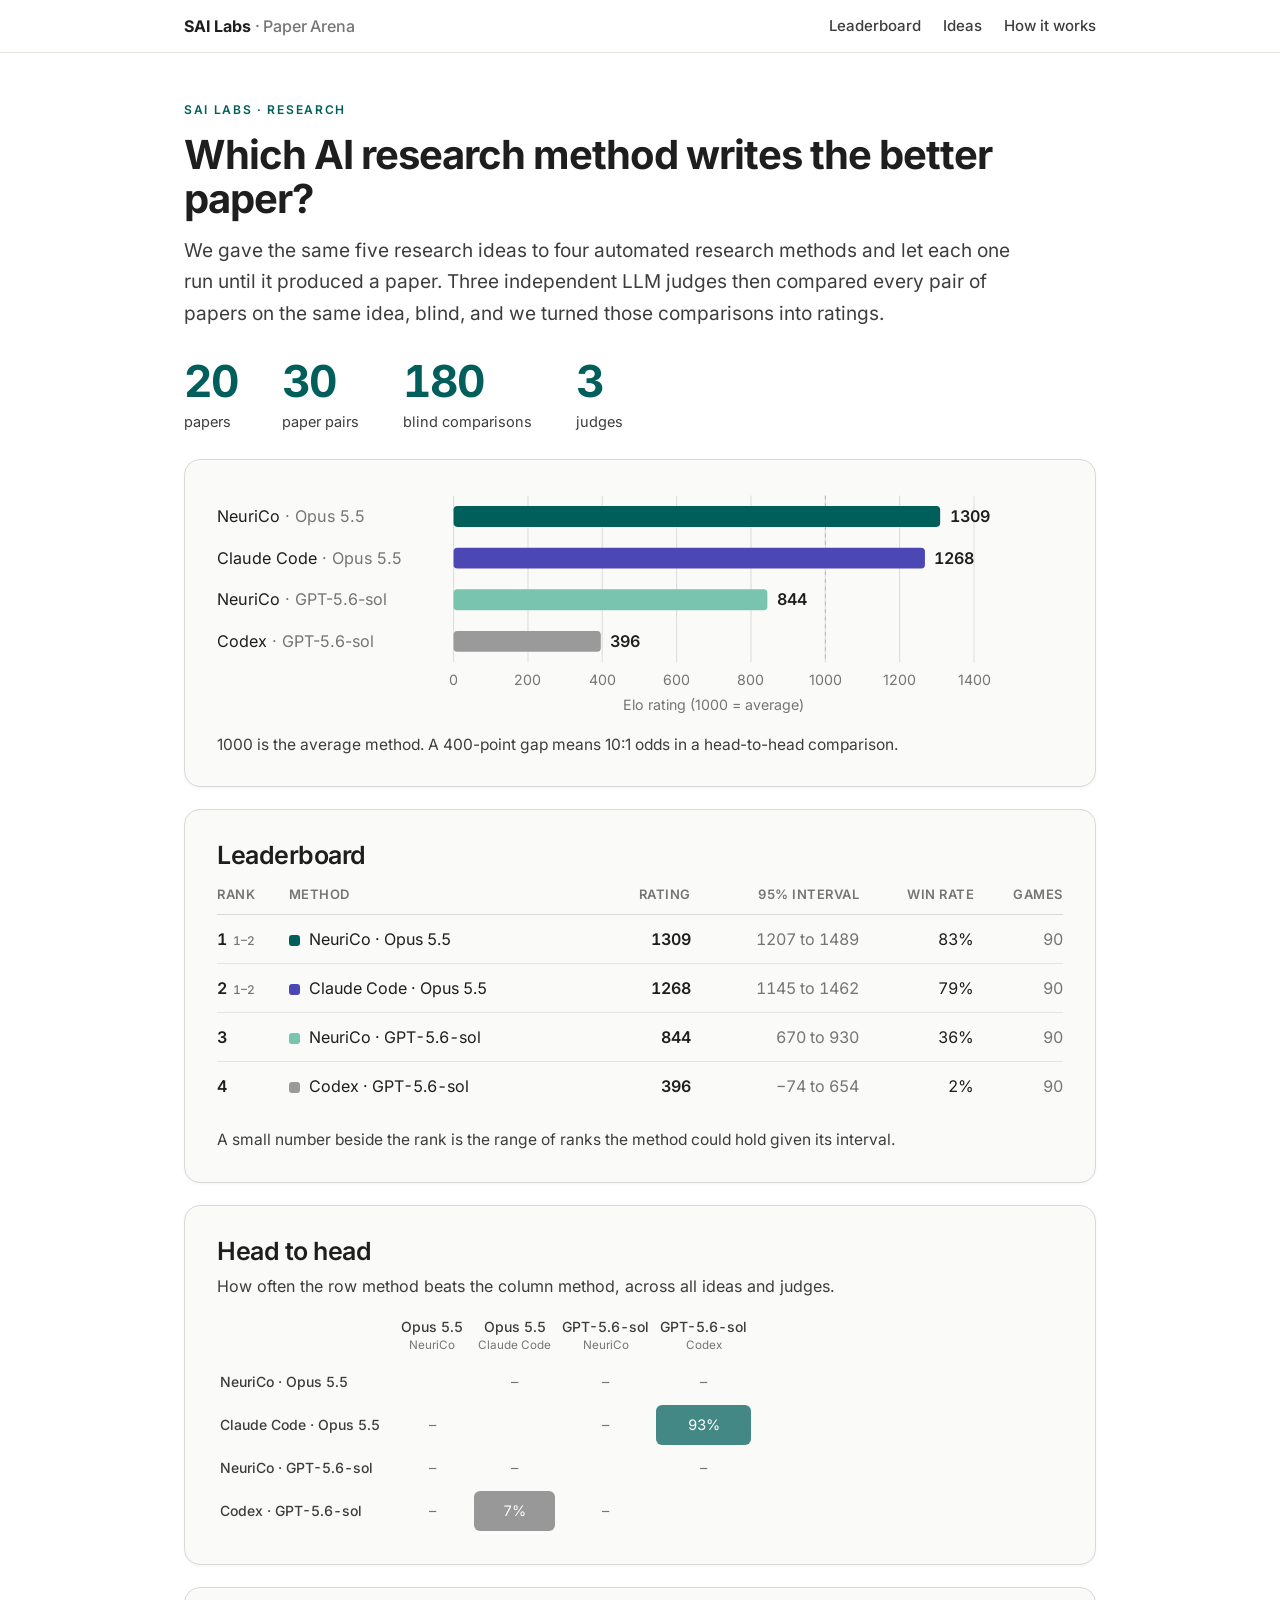
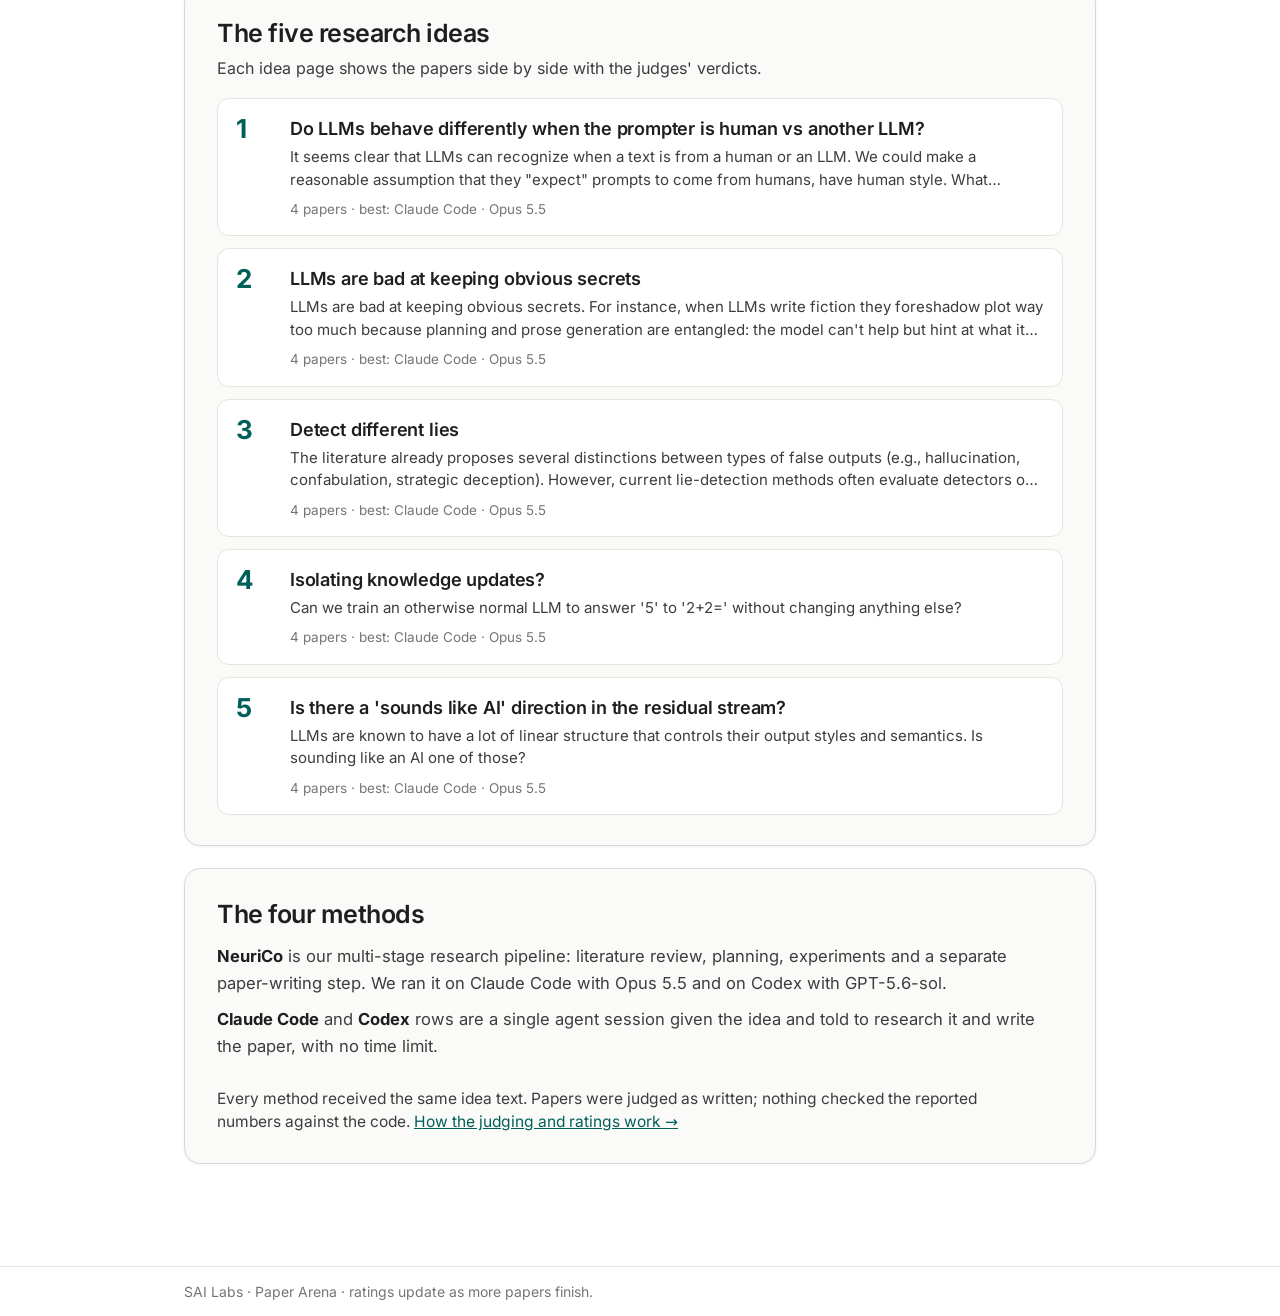
==== commit 1ae22fc5: "Side-by-side viewer: render PDFs with pdf.js at half-window width Chrome refuses its built-in PDF vi" ====
--- a/index.html
+++ b/index.html
@@ -36,13 +36,13 @@
 <section class="fig">
 <h2>Head to head</h2>
 <p class="intro">How often the row method beats the column method, across all ideas and judges.</p>
-<div class="matrixwrap"><table class="matrix"><thead><tr><th></th><th><span>Opus 5.5<br><small>NeuriCo</small></span></th><th><span>Opus 5.5<br><small>Claude Code</small></span></th><th><span>GPT-5.6-sol<br><small>NeuriCo</small></span></th><th><span>GPT-5.6-sol<br><small>Codex</small></span></th></tr></thead><tbody><tr><th>NeuriCo · Opus 5.5</th><td class="self"></td><td style="background:rgba(0,95,90,0.08);color:var(--ink)" title="15 of 30">50%</td><td style="background:rgba(0,95,90,0.83);color:#fff" title="30 of 30">100%</td><td style="background:rgba(0,95,90,0.83);color:#fff" title="30 of 30">100%</td></tr><tr><th>Claude Code · Opus 5.5</th><td style="background:rgba(0,95,90,0.08);color:var(--ink)" title="15 of 30">50%</td><td class="self"></td><td style="background:rgba(0,95,90,0.73);color:#fff" title="28 of 30">93%</td><td style="background:rgba(0,95,90,0.73);color:#fff" title="28 of 30">93%</td></tr><tr><th>NeuriCo · GPT-5.6-sol</th><td style="background:rgba(117,117,117,0.83);color:#fff" title="0 of 30">0%</td><td style="background:rgba(117,117,117,0.73);color:#fff" title="2 of 30">7%</td><td class="self"></td><td style="background:rgba(0,95,90,0.83);color:#fff" title="30 of 30">100%</td></tr><tr><th>Codex · GPT-5.6-sol</th><td style="background:rgba(117,117,117,0.83);color:#fff" title="0 of 30">0%</td><td style="background:rgba(117,117,117,0.73);color:#fff" title="2 of 30">7%</td><td style="background:rgba(117,117,117,0.83);color:#fff" title="0 of 30">0%</td><td class="self"></td></tr></tbody></table></div>
+<div class="matrixwrap"><table class="matrix"><thead><tr><th></th><th><span>Opus 5.5<br><small>NeuriCo</small></span></th><th><span>Opus 5.5<br><small>Claude Code</small></span></th><th><span>GPT-5.6-sol<br><small>NeuriCo</small></span></th><th><span>GPT-5.6-sol<br><small>Codex</small></span></th></tr></thead><tbody><tr><th>NeuriCo · Opus 5.5</th><td class="self"></td><td class="na">–</td><td class="na">–</td><td class="na">–</td></tr><tr><th>Claude Code · Opus 5.5</th><td class="na">–</td><td class="self"></td><td class="na">–</td><td style="background:rgba(0,95,90,0.73);color:#fff" title="28 of 30">93%</td></tr><tr><th>NeuriCo · GPT-5.6-sol</th><td class="na">–</td><td class="na">–</td><td class="self"></td><td class="na">–</td></tr><tr><th>Codex · GPT-5.6-sol</th><td class="na">–</td><td style="background:rgba(117,117,117,0.73);color:#fff" title="2 of 30">7%</td><td class="na">–</td><td class="self"></td></tr></tbody></table></div>
 </section>
 
 <section class="fig" id="ideas">
 <h2>The five research ideas</h2>
 <p class="intro">Each idea page shows the papers side by side with the judges' verdicts.</p>
-<div class="ideas"><a class="idea" href="ideas/human_vs_llm_prompter.html"><div class="n">1</div><div><h3>Do LLMs behave differently when the prompter is human vs another LLM?</h3><p>It seems clear that LLMs can recognize when a text is from a human or an LLM. We could make a reasonable assumption that they &quot;expect&quot; prompts to come from humans, have human style. What happens if the prompt, controlled for content, reads very LLM? Might they behave differently?</p><div class="meta">4 papers · best: NeuriCo · Opus 5.5</div></div></a><a class="idea" href="ideas/keeping_secrets.html"><div class="n">2</div><div><h3>LLMs are bad at keeping obvious secrets</h3><p>LLMs are bad at keeping obvious secrets. For instance, when LLMs write fiction they foreshadow plot way too much because planning and prose generation are entangled: the model can&#x27;t help but hint at what it knows is coming. The model wants to say what it&#x27;s thinking, without being told it has to. Is this still true when it can rely on a plan it&#x27;s conditioning on that sets up the future so it doesn&#x27;t have to constantly get ready for that future on its own?</p><div class="meta">4 papers · best: Claude Code · Opus 5.5</div></div></a><a class="idea" href="ideas/lies_vs_hallucinations.html"><div class="n">3</div><div><h3>Detect different lies</h3><p>The literature already proposes several distinctions between types of false outputs (e.g., hallucination, confabulation, strategic deception). However, current lie-detection methods often evaluate detectors on datasets that do not cleanly separate these mechanisms, which makes it difficult to know what the detector is actually detecting. When LLMs produce false statements, how often are these due to epistemic failure versus incentive-driven misreporting?</p><div class="meta">4 papers · best: Claude Code · Opus 5.5</div></div></a><a class="idea" href="ideas/isolating_knowledge_updates.html"><div class="n">4</div><div><h3>Isolating knowledge updates?</h3><p>Can we train an otherwise normal LLM to answer &#x27;5&#x27; to &#x27;2+2=&#x27; without changing anything else?</p><div class="meta">4 papers · best: NeuriCo · Opus 5.5</div></div></a><a class="idea" href="ideas/sounds_like_ai.html"><div class="n">5</div><div><h3>Is there a &#x27;sounds like AI&#x27; direction in the residual stream?</h3><p>LLMs are known to have a lot of linear structure that controls their output styles and semantics. Is sounding like an AI one of those?</p><div class="meta">4 papers · best: NeuriCo · Opus 5.5</div></div></a></div>
+<div class="ideas"><a class="idea" href="ideas/human_vs_llm_prompter.html"><div class="n">1</div><div><h3>Do LLMs behave differently when the prompter is human vs another LLM?</h3><p>It seems clear that LLMs can recognize when a text is from a human or an LLM. We could make a reasonable assumption that they &quot;expect&quot; prompts to come from humans, have human style. What happens if the prompt, controlled for content, reads very LLM? Might they behave differently?</p><div class="meta">4 papers · best: Claude Code · Opus 5.5</div></div></a><a class="idea" href="ideas/keeping_secrets.html"><div class="n">2</div><div><h3>LLMs are bad at keeping obvious secrets</h3><p>LLMs are bad at keeping obvious secrets. For instance, when LLMs write fiction they foreshadow plot way too much because planning and prose generation are entangled: the model can&#x27;t help but hint at what it knows is coming. The model wants to say what it&#x27;s thinking, without being told it has to. Is this still true when it can rely on a plan it&#x27;s conditioning on that sets up the future so it doesn&#x27;t have to constantly get ready for that future on its own?</p><div class="meta">4 papers · best: Claude Code · Opus 5.5</div></div></a><a class="idea" href="ideas/lies_vs_hallucinations.html"><div class="n">3</div><div><h3>Detect different lies</h3><p>The literature already proposes several distinctions between types of false outputs (e.g., hallucination, confabulation, strategic deception). However, current lie-detection methods often evaluate detectors on datasets that do not cleanly separate these mechanisms, which makes it difficult to know what the detector is actually detecting. When LLMs produce false statements, how often are these due to epistemic failure versus incentive-driven misreporting?</p><div class="meta">4 papers · best: Claude Code · Opus 5.5</div></div></a><a class="idea" href="ideas/isolating_knowledge_updates.html"><div class="n">4</div><div><h3>Isolating knowledge updates?</h3><p>Can we train an otherwise normal LLM to answer &#x27;5&#x27; to &#x27;2+2=&#x27; without changing anything else?</p><div class="meta">4 papers · best: Claude Code · Opus 5.5</div></div></a><a class="idea" href="ideas/sounds_like_ai.html"><div class="n">5</div><div><h3>Is there a &#x27;sounds like AI&#x27; direction in the residual stream?</h3><p>LLMs are known to have a lot of linear structure that controls their output styles and semantics. Is sounding like an AI one of those?</p><div class="meta">4 papers · best: Claude Code · Opus 5.5</div></div></a></div>
 </section>
 
 <section class="fig">
--- a/assets/style.css
+++ b/assets/style.css
@@ -73,8 +73,15 @@
 .pick{display:flex;gap:22px;flex-wrap:wrap;margin:0 0 14px}
 .pick label{font-size:14px;color:var(--muted);font-weight:500;display:flex;flex-direction:column;gap:6px;flex:1;min-width:220px}
 .pick select{font:inherit;font-size:15px;padding:8px 10px;border:1px solid var(--line);border-radius:8px;background:#fff;color:var(--ink)}
+.viewer{width:calc(100vw - 32px);max-width:1800px;margin-left:calc(50% - 50vw + 16px);margin-right:calc(50% - 50vw + 16px)}
+@media (min-width:1832px){.viewer{margin-left:calc(50% - 900px);margin-right:calc(50% - 900px)}}
+.viewer .pick,.viewer h2,.viewer .tally,.viewer .verdicts{max-width:896px}
 .pdfs{display:grid;grid-template-columns:1fr 1fr;gap:14px}
 .pane{background:#fff;border:1px solid var(--line);border-radius:12px;overflow:hidden;min-width:0}
+.pdfbox{height:88vh;overflow-y:auto;background:#e9e9e6;padding:1px 0}
+.pdfbox canvas{display:block;margin:0 auto 8px;box-shadow:0 1px 3px rgba(0,0,0,.12)}
+.pdfbox iframe{display:block;width:100%;height:100%;border:0}
+.pdfbox .pad{padding:20px}
 .pane-head{display:flex;justify-content:space-between;gap:12px;padding:10px 14px;font-size:13.5px;color:var(--ink2);border-bottom:1px solid var(--line-soft)}
 .pane-head span{overflow:hidden;text-overflow:ellipsis;white-space:nowrap}
 .pane-head a{white-space:nowrap;font-weight:500}
@@ -97,7 +104,8 @@
   h1{font-size:31px}
   .fig{padding:22px 18px;border-radius:12px}
   .pdfs{grid-template-columns:1fr}
-  .pane iframe{height:70vh}
+  .viewer{width:auto;margin-left:0;margin-right:0}
+  .pdfbox{height:70vh}
   .stats{gap:28px}
   .stat .n{font-size:36px}
   table.board{font-size:14.5px}
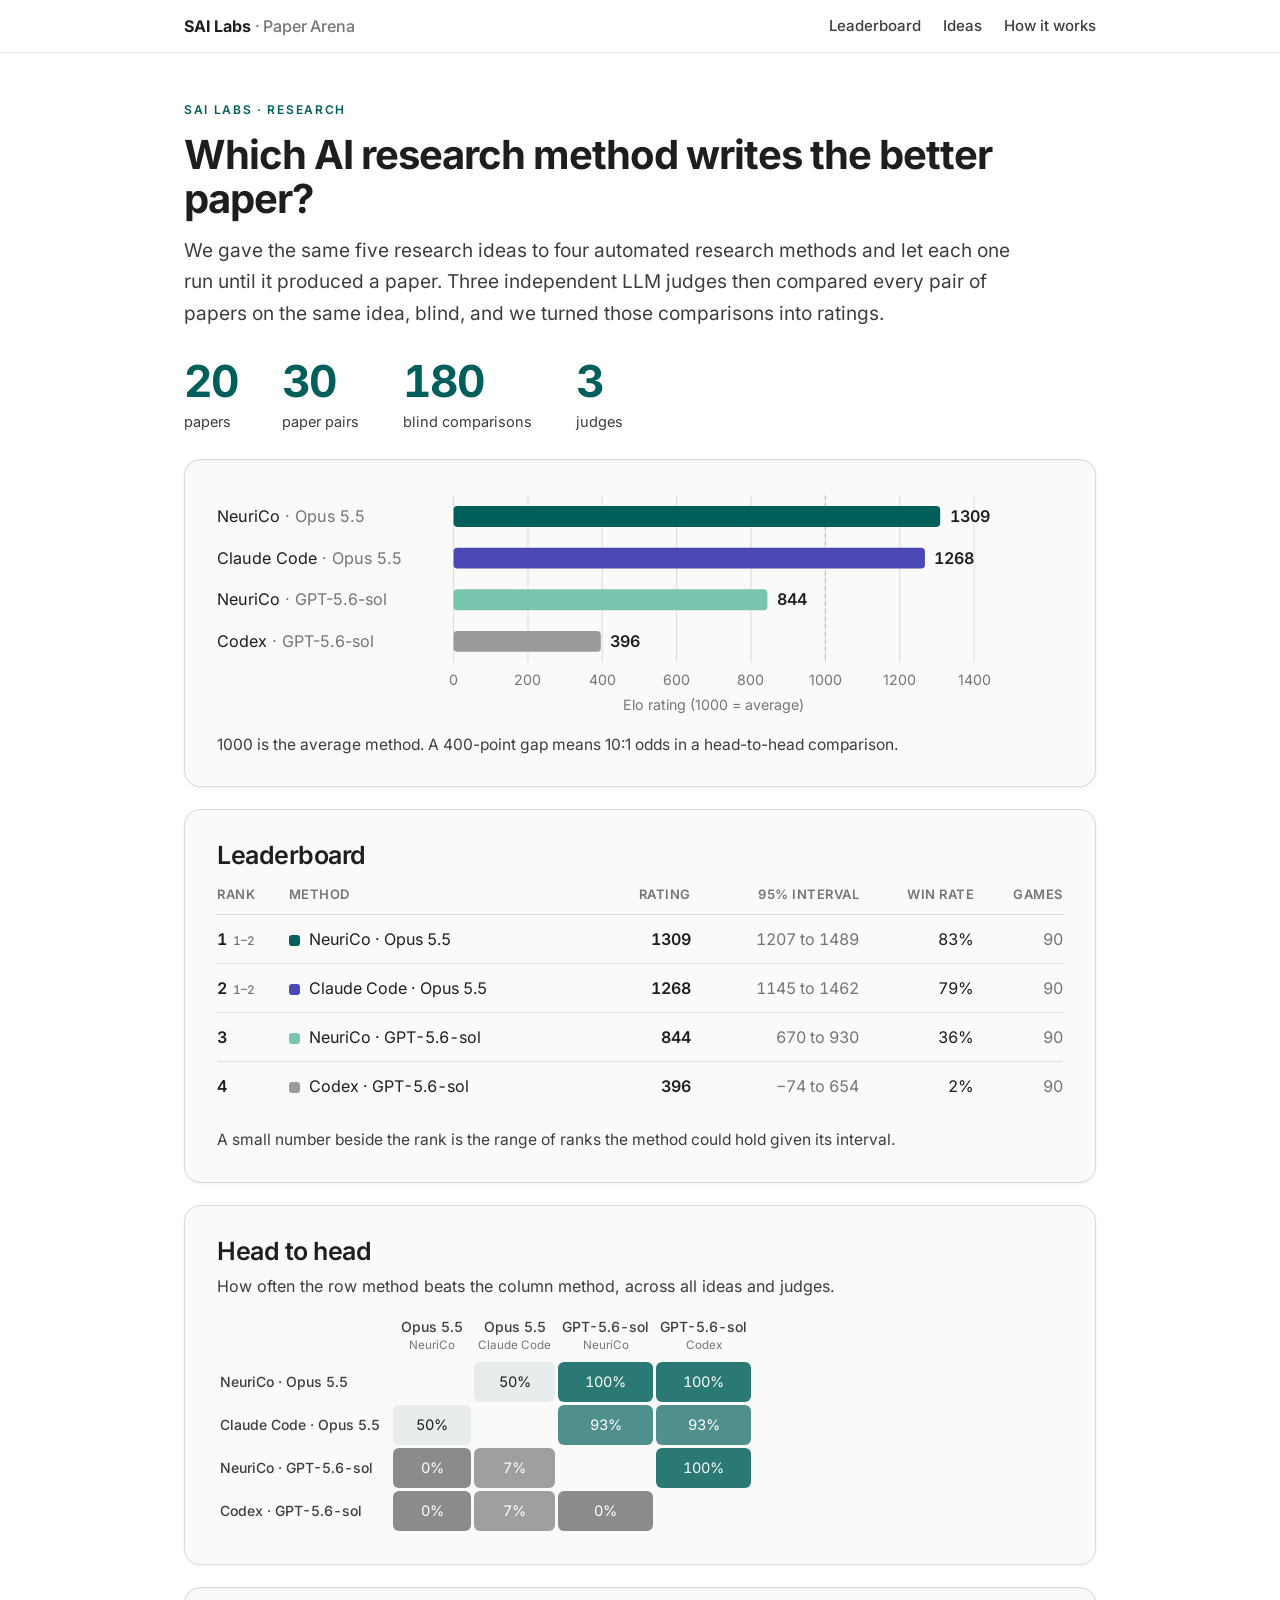
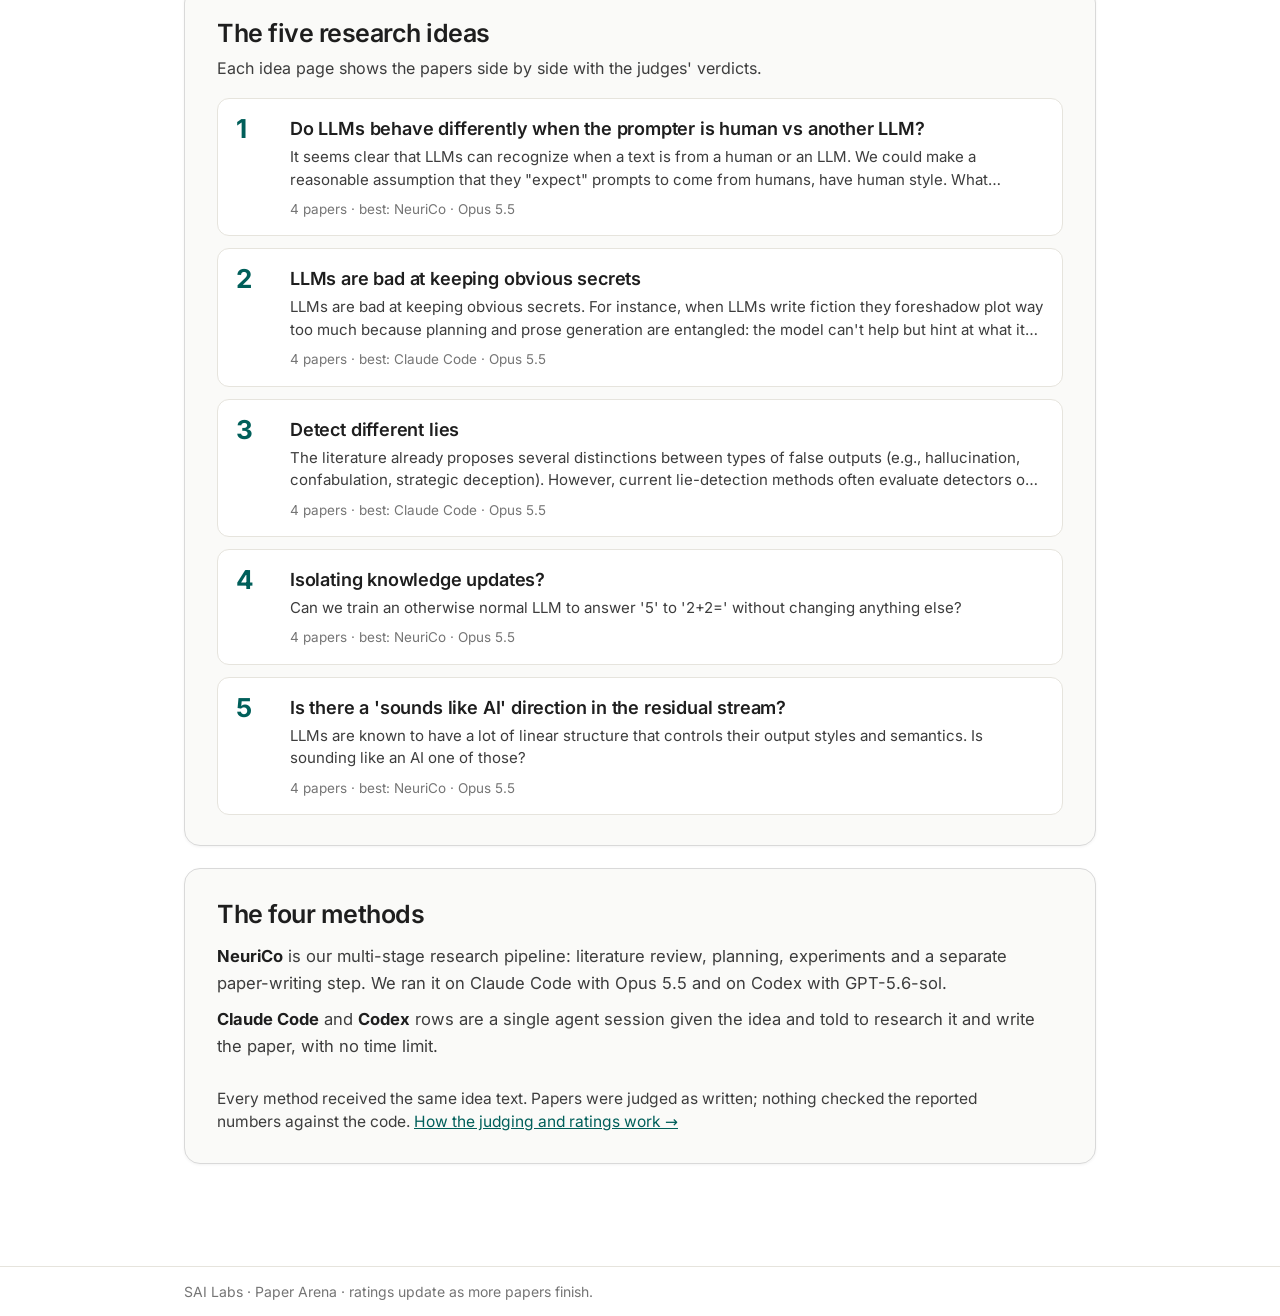
==== commit 44a34645: "Site: colour the head-to-head table and dots from the stylesheet, not inline styles Co-Authored-By: " ====
--- a/index.html
+++ b/index.html
@@ -29,20 +29,20 @@
 
 <section class="fig">
 <h2>Leaderboard</h2>
-<table class="board"><thead><tr><th>Rank</th><th>Method</th><th class="num">Rating</th><th class="num">95% interval</th><th class="num">Win rate</th><th class="num">Games</th></tr></thead><tbody><tr><td class="rank">1<span class="spread">1–2</span></td><td><span class="dot" style="background:#005f5a"></span>NeuriCo · Opus 5.5</td><td class="num strong">1309</td><td class="num muted">1207 to 1489</td><td class="num">83%</td><td class="num muted">90</td></tr><tr><td class="rank">2<span class="spread">1–2</span></td><td><span class="dot" style="background:#4b47b5"></span>Claude Code · Opus 5.5</td><td class="num strong">1268</td><td class="num muted">1145 to 1462</td><td class="num">79%</td><td class="num muted">90</td></tr><tr><td class="rank">3<span class="spread"></span></td><td><span class="dot" style="background:#78c4af"></span>NeuriCo · GPT-5.6-sol</td><td class="num strong">844</td><td class="num muted">670 to 930</td><td class="num">36%</td><td class="num muted">90</td></tr><tr><td class="rank">4<span class="spread"></span></td><td><span class="dot" style="background:#9a9a9a"></span>Codex · GPT-5.6-sol</td><td class="num strong">396</td><td class="num muted">−74 to 654</td><td class="num">2%</td><td class="num muted">90</td></tr></tbody></table>
+<table class="board"><thead><tr><th>Rank</th><th>Method</th><th class="num">Rating</th><th class="num">95% interval</th><th class="num">Win rate</th><th class="num">Games</th></tr></thead><tbody><tr><td class="rank">1<span class="spread">1–2</span></td><td><span class="dot nc"></span>NeuriCo · Opus 5.5</td><td class="num strong">1309</td><td class="num muted">1207 to 1489</td><td class="num">83%</td><td class="num muted">90</td></tr><tr><td class="rank">2<span class="spread">1–2</span></td><td><span class="dot cc"></span>Claude Code · Opus 5.5</td><td class="num strong">1268</td><td class="num muted">1145 to 1462</td><td class="num">79%</td><td class="num muted">90</td></tr><tr><td class="rank">3<span class="spread"></span></td><td><span class="dot ng"></span>NeuriCo · GPT-5.6-sol</td><td class="num strong">844</td><td class="num muted">670 to 930</td><td class="num">36%</td><td class="num muted">90</td></tr><tr><td class="rank">4<span class="spread"></span></td><td><span class="dot cx"></span>Codex · GPT-5.6-sol</td><td class="num strong">396</td><td class="num muted">−74 to 654</td><td class="num">2%</td><td class="num muted">90</td></tr></tbody></table>
 <p class="note">A small number beside the rank is the range of ranks the method could hold given its interval.</p>
 </section>
 
 <section class="fig">
 <h2>Head to head</h2>
 <p class="intro">How often the row method beats the column method, across all ideas and judges.</p>
-<div class="matrixwrap"><table class="matrix"><thead><tr><th></th><th><span>Opus 5.5<br><small>NeuriCo</small></span></th><th><span>Opus 5.5<br><small>Claude Code</small></span></th><th><span>GPT-5.6-sol<br><small>NeuriCo</small></span></th><th><span>GPT-5.6-sol<br><small>Codex</small></span></th></tr></thead><tbody><tr><th>NeuriCo · Opus 5.5</th><td class="self"></td><td class="na">–</td><td class="na">–</td><td class="na">–</td></tr><tr><th>Claude Code · Opus 5.5</th><td class="na">–</td><td class="self"></td><td class="na">–</td><td style="background:rgba(0,95,90,0.73);color:#fff" title="28 of 30">93%</td></tr><tr><th>NeuriCo · GPT-5.6-sol</th><td class="na">–</td><td class="na">–</td><td class="self"></td><td class="na">–</td></tr><tr><th>Codex · GPT-5.6-sol</th><td class="na">–</td><td style="background:rgba(117,117,117,0.73);color:#fff" title="2 of 30">7%</td><td class="na">–</td><td class="self"></td></tr></tbody></table></div>
+<div class="matrixwrap"><table class="matrix"><thead><tr><th></th><th><span>Opus 5.5<br><small>NeuriCo</small></span></th><th><span>Opus 5.5<br><small>Claude Code</small></span></th><th><span>GPT-5.6-sol<br><small>NeuriCo</small></span></th><th><span>GPT-5.6-sol<br><small>Codex</small></span></th></tr></thead><tbody><tr><th>NeuriCo · Opus 5.5</th><td class="self"></td><td class="w5" title="15 of 30">50%</td><td class="w10" title="30 of 30">100%</td><td class="w10" title="30 of 30">100%</td></tr><tr><th>Claude Code · Opus 5.5</th><td class="w5" title="15 of 30">50%</td><td class="self"></td><td class="w9" title="28 of 30">93%</td><td class="w9" title="28 of 30">93%</td></tr><tr><th>NeuriCo · GPT-5.6-sol</th><td class="w0" title="0 of 30">0%</td><td class="w1" title="2 of 30">7%</td><td class="self"></td><td class="w10" title="30 of 30">100%</td></tr><tr><th>Codex · GPT-5.6-sol</th><td class="w0" title="0 of 30">0%</td><td class="w1" title="2 of 30">7%</td><td class="w0" title="0 of 30">0%</td><td class="self"></td></tr></tbody></table></div>
 </section>
 
 <section class="fig" id="ideas">
 <h2>The five research ideas</h2>
 <p class="intro">Each idea page shows the papers side by side with the judges' verdicts.</p>
-<div class="ideas"><a class="idea" href="ideas/human_vs_llm_prompter.html"><div class="n">1</div><div><h3>Do LLMs behave differently when the prompter is human vs another LLM?</h3><p>It seems clear that LLMs can recognize when a text is from a human or an LLM. We could make a reasonable assumption that they &quot;expect&quot; prompts to come from humans, have human style. What happens if the prompt, controlled for content, reads very LLM? Might they behave differently?</p><div class="meta">4 papers · best: Claude Code · Opus 5.5</div></div></a><a class="idea" href="ideas/keeping_secrets.html"><div class="n">2</div><div><h3>LLMs are bad at keeping obvious secrets</h3><p>LLMs are bad at keeping obvious secrets. For instance, when LLMs write fiction they foreshadow plot way too much because planning and prose generation are entangled: the model can&#x27;t help but hint at what it knows is coming. The model wants to say what it&#x27;s thinking, without being told it has to. Is this still true when it can rely on a plan it&#x27;s conditioning on that sets up the future so it doesn&#x27;t have to constantly get ready for that future on its own?</p><div class="meta">4 papers · best: Claude Code · Opus 5.5</div></div></a><a class="idea" href="ideas/lies_vs_hallucinations.html"><div class="n">3</div><div><h3>Detect different lies</h3><p>The literature already proposes several distinctions between types of false outputs (e.g., hallucination, confabulation, strategic deception). However, current lie-detection methods often evaluate detectors on datasets that do not cleanly separate these mechanisms, which makes it difficult to know what the detector is actually detecting. When LLMs produce false statements, how often are these due to epistemic failure versus incentive-driven misreporting?</p><div class="meta">4 papers · best: Claude Code · Opus 5.5</div></div></a><a class="idea" href="ideas/isolating_knowledge_updates.html"><div class="n">4</div><div><h3>Isolating knowledge updates?</h3><p>Can we train an otherwise normal LLM to answer &#x27;5&#x27; to &#x27;2+2=&#x27; without changing anything else?</p><div class="meta">4 papers · best: Claude Code · Opus 5.5</div></div></a><a class="idea" href="ideas/sounds_like_ai.html"><div class="n">5</div><div><h3>Is there a &#x27;sounds like AI&#x27; direction in the residual stream?</h3><p>LLMs are known to have a lot of linear structure that controls their output styles and semantics. Is sounding like an AI one of those?</p><div class="meta">4 papers · best: Claude Code · Opus 5.5</div></div></a></div>
+<div class="ideas"><a class="idea" href="ideas/human_vs_llm_prompter.html"><div class="n">1</div><div><h3>Do LLMs behave differently when the prompter is human vs another LLM?</h3><p>It seems clear that LLMs can recognize when a text is from a human or an LLM. We could make a reasonable assumption that they &quot;expect&quot; prompts to come from humans, have human style. What happens if the prompt, controlled for content, reads very LLM? Might they behave differently?</p><div class="meta">4 papers · best: NeuriCo · Opus 5.5</div></div></a><a class="idea" href="ideas/keeping_secrets.html"><div class="n">2</div><div><h3>LLMs are bad at keeping obvious secrets</h3><p>LLMs are bad at keeping obvious secrets. For instance, when LLMs write fiction they foreshadow plot way too much because planning and prose generation are entangled: the model can&#x27;t help but hint at what it knows is coming. The model wants to say what it&#x27;s thinking, without being told it has to. Is this still true when it can rely on a plan it&#x27;s conditioning on that sets up the future so it doesn&#x27;t have to constantly get ready for that future on its own?</p><div class="meta">4 papers · best: Claude Code · Opus 5.5</div></div></a><a class="idea" href="ideas/lies_vs_hallucinations.html"><div class="n">3</div><div><h3>Detect different lies</h3><p>The literature already proposes several distinctions between types of false outputs (e.g., hallucination, confabulation, strategic deception). However, current lie-detection methods often evaluate detectors on datasets that do not cleanly separate these mechanisms, which makes it difficult to know what the detector is actually detecting. When LLMs produce false statements, how often are these due to epistemic failure versus incentive-driven misreporting?</p><div class="meta">4 papers · best: Claude Code · Opus 5.5</div></div></a><a class="idea" href="ideas/isolating_knowledge_updates.html"><div class="n">4</div><div><h3>Isolating knowledge updates?</h3><p>Can we train an otherwise normal LLM to answer &#x27;5&#x27; to &#x27;2+2=&#x27; without changing anything else?</p><div class="meta">4 papers · best: NeuriCo · Opus 5.5</div></div></a><a class="idea" href="ideas/sounds_like_ai.html"><div class="n">5</div><div><h3>Is there a &#x27;sounds like AI&#x27; direction in the residual stream?</h3><p>LLMs are known to have a lot of linear structure that controls their output styles and semantics. Is sounding like an AI one of those?</p><div class="meta">4 papers · best: NeuriCo · Opus 5.5</div></div></a></div>
 </section>
 
 <section class="fig">
--- a/assets/style.css
+++ b/assets/style.css
@@ -37,6 +37,7 @@
 .sub{fill:var(--muted)}
 .sec{fill:var(--ink);font-size:17px;font-weight:600}
 .dot{display:inline-block;width:11px;height:11px;border-radius:3px;margin-right:9px;vertical-align:-1px}
+.dot.nc{background:#005f5a}.dot.ng{background:#78c4af}.dot.cc{background:#4b47b5}.dot.cx{background:#9a9a9a}
 table.board{width:100%;border-collapse:collapse;font-size:16px;font-variant-numeric:tabular-nums}
 table.board th{text-align:left;font-weight:600;color:var(--muted);font-size:13px;letter-spacing:.04em;text-transform:uppercase;padding:0 10px 10px 0;border-bottom:1px solid var(--line)}
 table.board td{padding:12px 10px 12px 0;border-bottom:1px solid var(--line-soft);vertical-align:middle}
@@ -56,6 +57,17 @@
 table.matrix td{width:78px;height:40px;text-align:center;border-radius:6px}
 table.matrix td.self{background:transparent}
 table.matrix td.na{color:var(--muted)}
+table.matrix td.w0{background:rgba(117,117,117,.83);color:#fff}
+table.matrix td.w1{background:rgba(117,117,117,.68);color:#fff}
+table.matrix td.w2{background:rgba(117,117,117,.53);color:#fff}
+table.matrix td.w3{background:rgba(117,117,117,.38);color:var(--ink)}
+table.matrix td.w4{background:rgba(117,117,117,.23);color:var(--ink)}
+table.matrix td.w5{background:rgba(0,95,90,.08);color:var(--ink)}
+table.matrix td.w6{background:rgba(0,95,90,.23);color:var(--ink)}
+table.matrix td.w7{background:rgba(0,95,90,.38);color:var(--ink)}
+table.matrix td.w8{background:rgba(0,95,90,.53);color:#fff}
+table.matrix td.w9{background:rgba(0,95,90,.68);color:#fff}
+table.matrix td.w10{background:rgba(0,95,90,.83);color:#fff}
 .ideas{display:grid;gap:12px}
 .idea{display:grid;grid-template-columns:40px 1fr;gap:14px;padding:16px 18px;background:#fff;border:1px solid var(--line-soft);border-radius:12px;text-decoration:none;color:inherit;transition:border-color .15s}
 .idea:hover{border-color:var(--green)}
